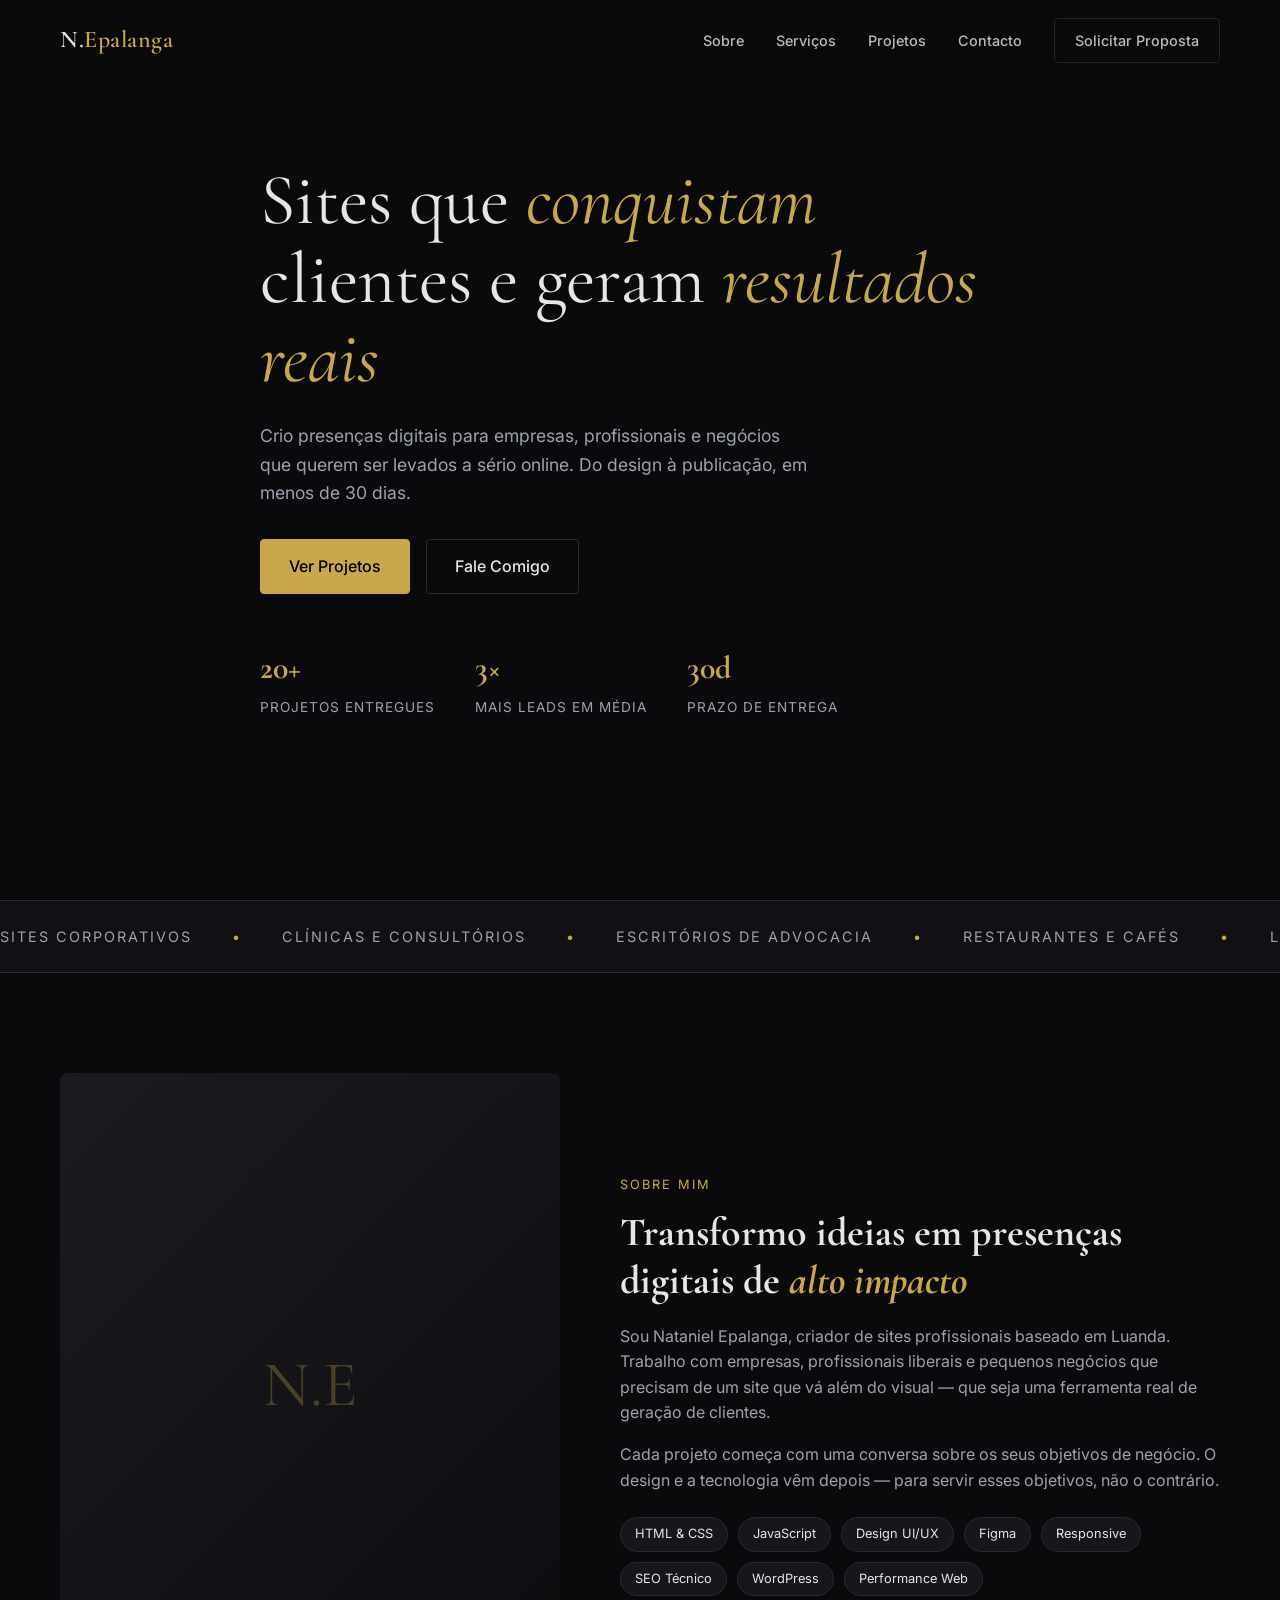
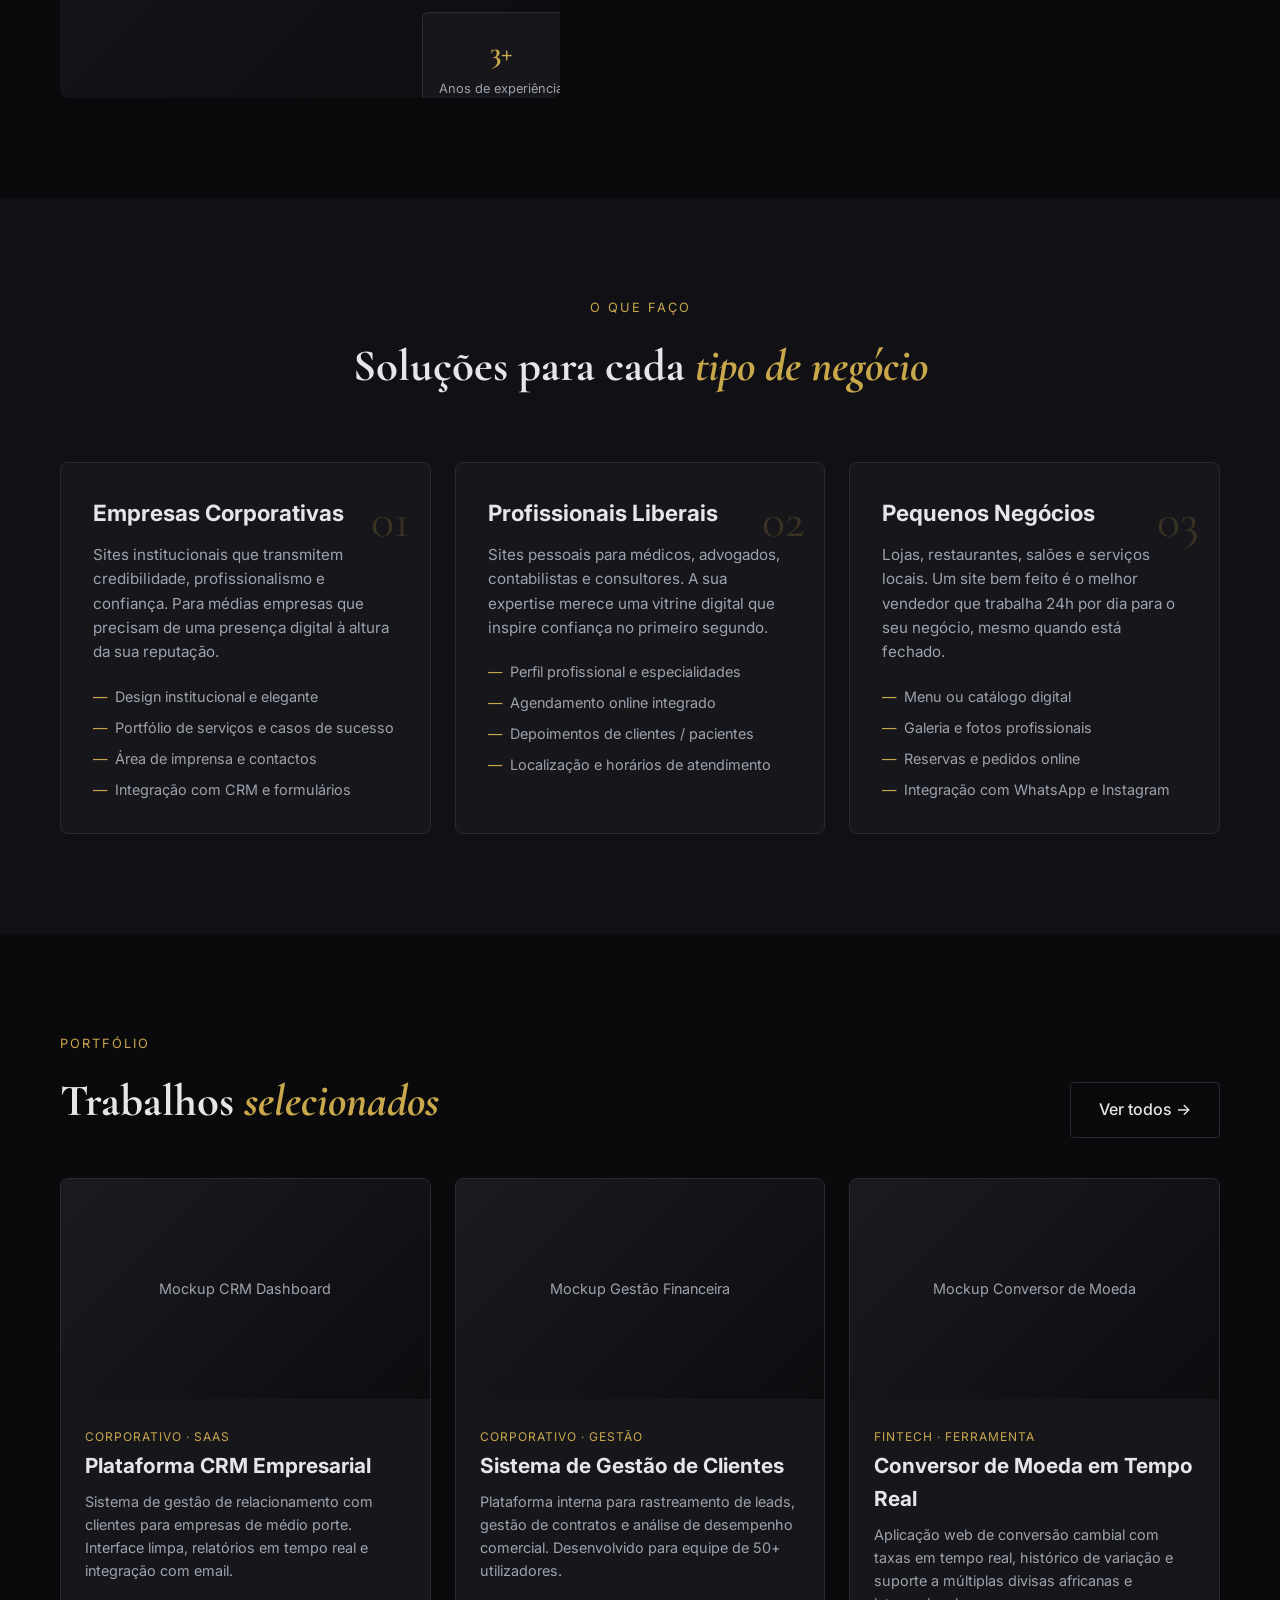
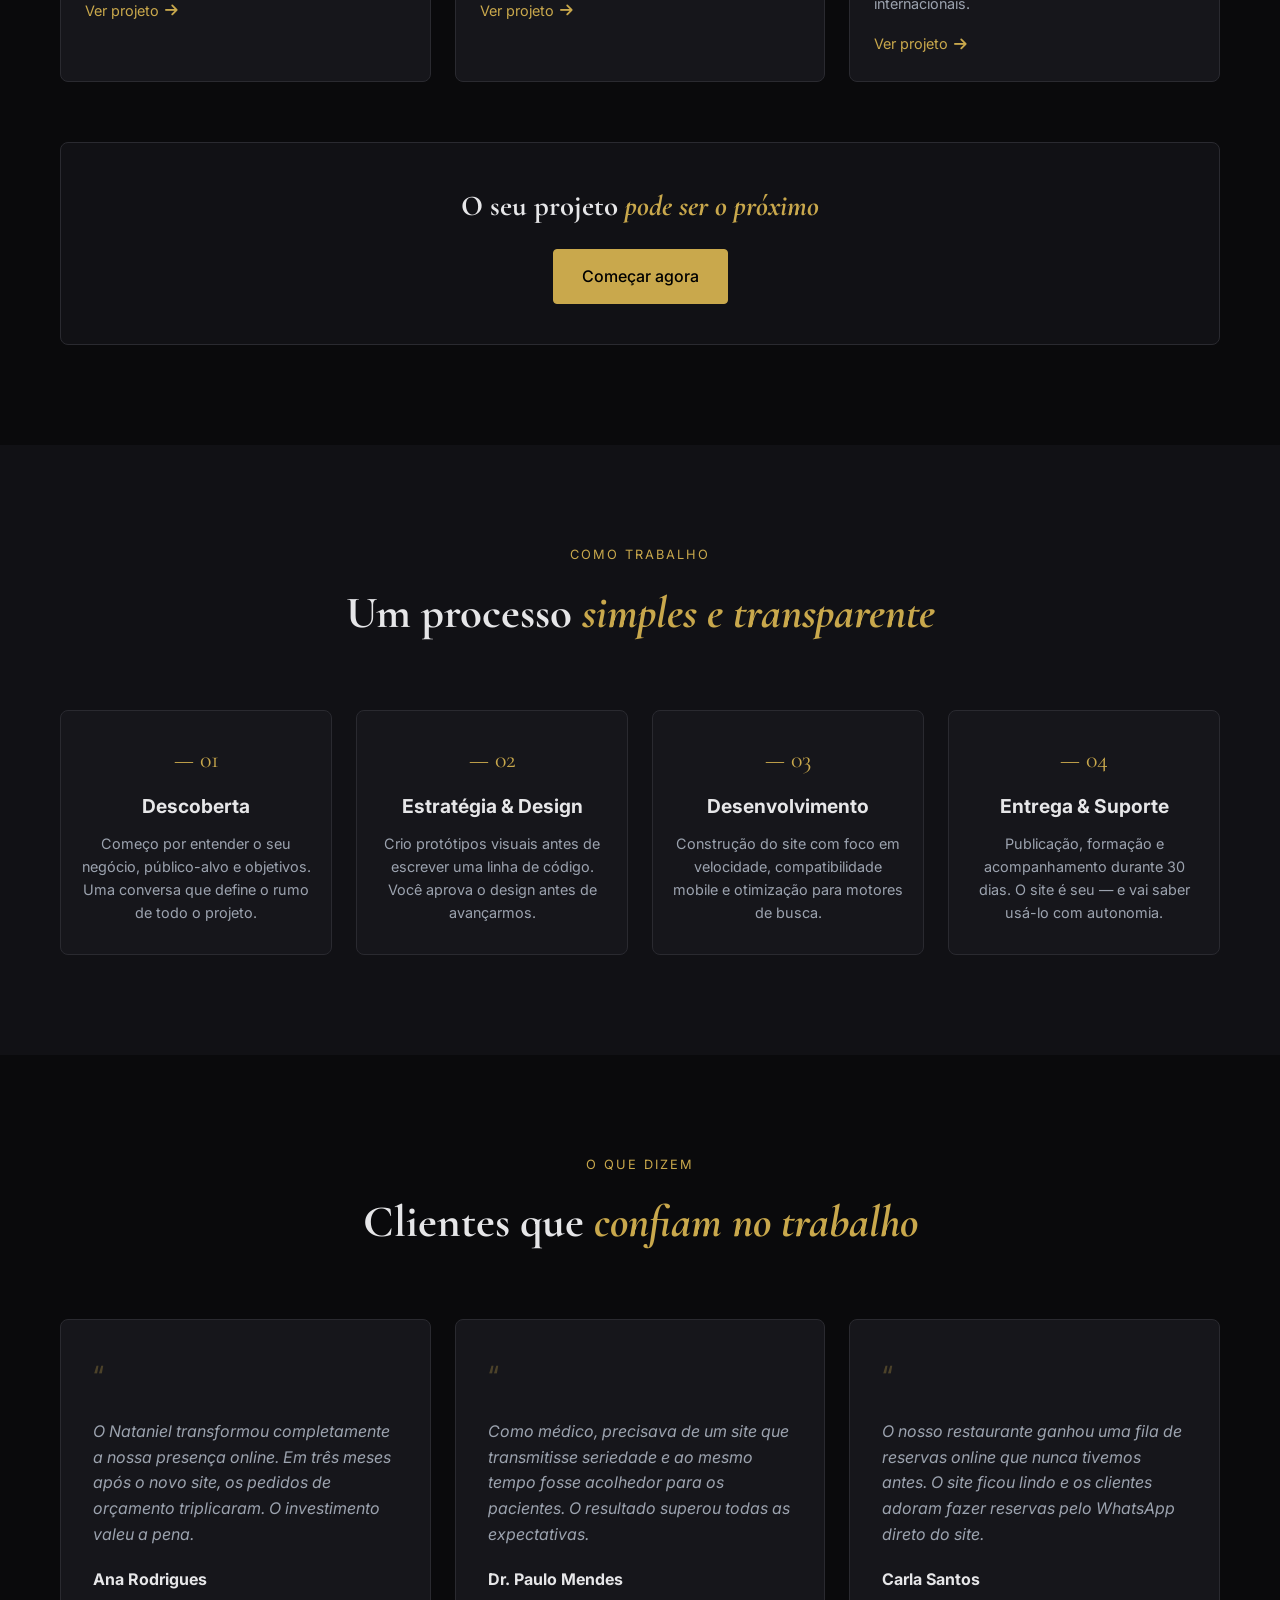
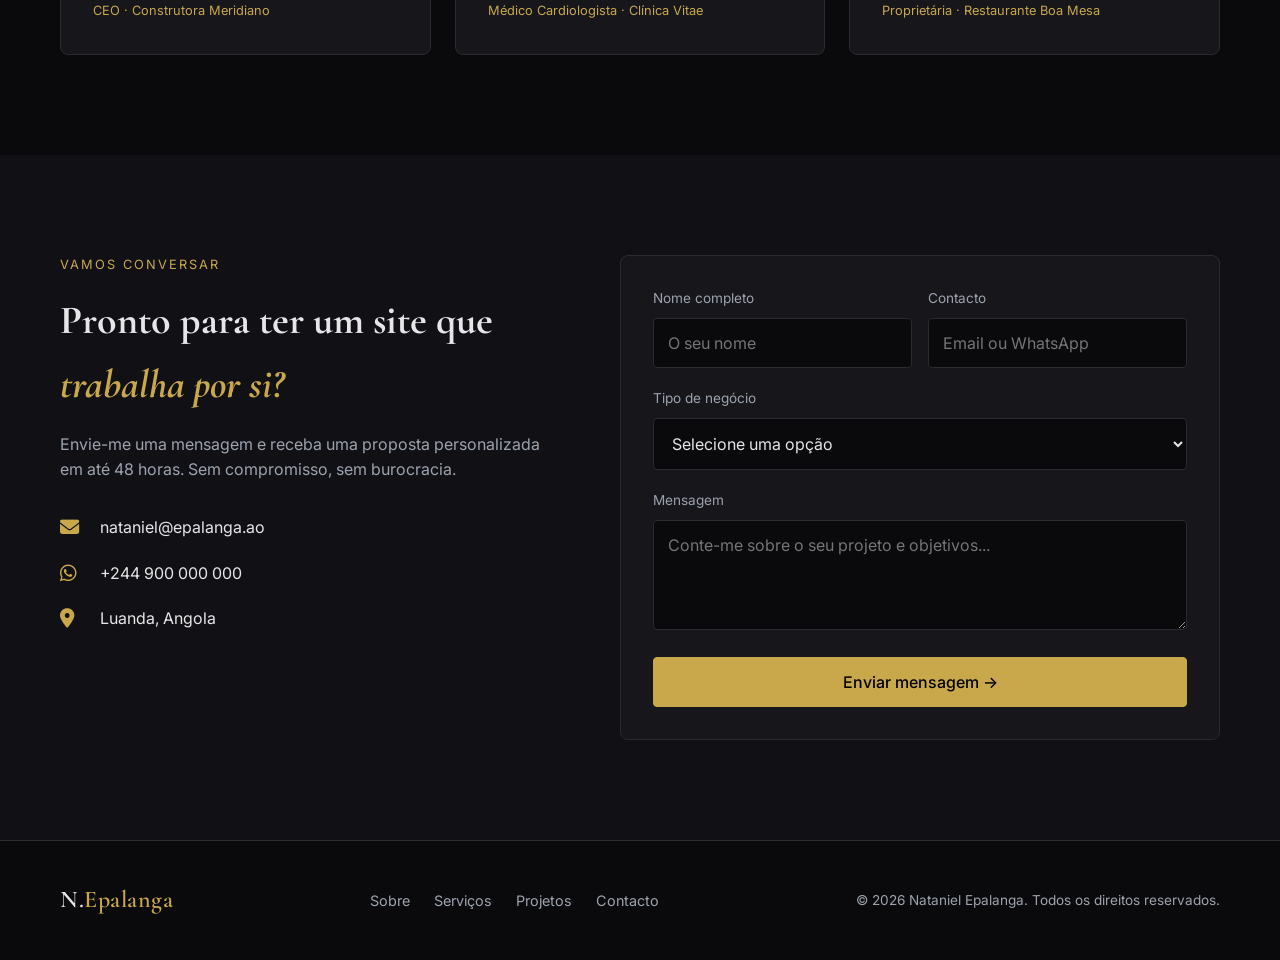
==== index.html @ 770cfa65 "index2" ====
<!DOCTYPE html>
<html lang="pt-AO">
<head>
  <meta charset="UTF-8">
  <meta name="viewport" content="width=device-width, initial-scale=1.0">
  <meta name="description" content="Nataniel Epalanga — Criador de sites profissionais em Luanda, Angola. Design, desenvolvimento e resultados reais para empresas e negócios.">
  <title>Nataniel Epalanga — Criador de Sites Profissionais</title>
  
  <!-- Fontes & Ícones -->
  <link rel="preconnect" href="https://fonts.googleapis.com">
  <link rel="preconnect" href="https://fonts.gstatic.com" crossorigin>
  <link href="https://fonts.googleapis.com/css2?family=Cormorant+Garamond:ital,wght@0,400;0,600;1,400&family=Inter:wght@300;400;500;600&display=swap" rel="stylesheet">
  <link rel="stylesheet" href="https://cdnjs.cloudflare.com/ajax/libs/font-awesome/6.4.0/css/all.min.css">

  <style>
    /* ================= VARIÁVEIS & RESET ================= */
    :root {
      --bg-primary: #0a0a0c;
      --bg-secondary: #111115;
      --bg-card: #16161b;
      --text-primary: #e6e6e8;
      --text-secondary: #9ca3af;
      --gold: #c9a84c;
      --gold-light: #e2c97e;
      --border: #2a2a30;
      --font-heading: 'Cormorant Garamond', serif;
      --font-body: 'Inter', sans-serif;
      --transition: all 0.3s cubic-bezier(0.4, 0, 0.2, 1);
    }

    *, *::before, *::after { margin: 0; padding: 0; box-sizing: border-box; }
    html { scroll-behavior: smooth; font-size: 16px; }
    body {
      background: var(--bg-primary);
      color: var(--text-primary);
      font-family: var(--font-body);
      line-height: 1.6;
      overflow-x: hidden;
    }
    a { text-decoration: none; color: inherit; transition: var(--transition); }
    ul { list-style: none; }
    img { max-width: 100%; display: block; }
    button, input, textarea, select { font-family: inherit; font-size: inherit; }

    /* ================= UTILITÁRIOS ================= */
    .container { max-width: 1200px; margin: 0 auto; padding: 0 20px; }
    .section-padding { padding: 100px 0; }
    .text-gold { color: var(--gold); font-style: italic; }
    .btn {
      display: inline-flex; align-items: center; gap: 8px;
      padding: 14px 28px; border-radius: 4px; font-weight: 500; cursor: pointer;
      transition: var(--transition); border: 1px solid transparent;
    }
    .btn-primary { background: var(--gold); color: #000; border-color: var(--gold); }
    .btn-primary:hover { background: var(--gold-light); transform: translateY(-2px); }
    .btn-outline { background: transparent; color: var(--text-primary); border-color: var(--border); }
    .btn-outline:hover { border-color: var(--gold); color: var(--gold); }

    /* ================= NAVBAR ================= */
    .navbar {
      position: fixed; top: 0; left: 0; width: 100%; z-index: 1000;
      padding: 18px 0; background: rgba(10, 10, 12, 0.85);
      backdrop-filter: blur(12px); border-bottom: 1px solid transparent;
      transition: var(--transition);
    }
    .navbar.scrolled { border-bottom-color: var(--border); padding: 12px 0; }
    .nav-container { display: flex; justify-content: space-between; align-items: center; }
    .logo { font-family: var(--font-heading); font-size: 1.5rem; font-weight: 600; letter-spacing: 0.5px; }
    .logo span { color: var(--gold); }
    .nav-links { display: flex; gap: 32px; align-items: center; }
    .nav-links a { font-size: 0.9rem; font-weight: 500; opacity: 0.8; }
    .nav-links a:hover { opacity: 1; color: var(--gold); }
    .nav-cta { padding: 10px 20px; font-size: 0.85rem; }
    .hamburger { display: none; flex-direction: column; gap: 5px; cursor: pointer; }
    .hamburger span { width: 24px; height: 2px; background: var(--text-primary); transition: var(--transition); }

    /* ================= HERO ================= */
    .hero { min-height: 100vh; display: flex; align-items: center; padding-top: 80px; }
    .hero-content { max-width: 800px; }
    .hero h1 {
      font-family: var(--font-heading); font-size: clamp(2.8rem, 6vw, 4.5rem);
      line-height: 1.1; margin-bottom: 24px; font-weight: 400;
    }
    .hero p { font-size: 1.1rem; color: var(--text-secondary); max-width: 550px; margin-bottom: 32px; }
    .hero-actions { display: flex; gap: 16px; flex-wrap: wrap; margin-bottom: 48px; }
    .metrics { display: flex; gap: 40px; flex-wrap: wrap; }
    .metric-item strong { display: block; font-family: var(--font-heading); font-size: 2rem; color: var(--gold); }
    .metric-item span { font-size: 0.85rem; color: var(--text-secondary); text-transform: uppercase; letter-spacing: 1px; }

    /* ================= MARQUEE ================= */
    .marquee-wrapper {
      overflow: hidden; padding: 24px 0; border-top: 1px solid var(--border); border-bottom: 1px solid var(--border);
      background: var(--bg-secondary);
    }
    .marquee-content {
      display: flex; gap: 40px; animation: scroll 30s linear infinite; width: max-content;
    }
    .marquee-item { font-size: 0.9rem; text-transform: uppercase; letter-spacing: 2px; color: var(--text-secondary); white-space: nowrap; }
    .marquee-item::after { content: "•"; margin-left: 40px; color: var(--gold); }
    @keyframes scroll { to { transform: translateX(-50%); } }

    /* ================= SOBRE ================= */
    .about-grid { display: grid; grid-template-columns: 1fr 1.2fr; gap: 60px; align-items: center; }
    .about-img {
      position: relative; aspect-ratio: 4/5; background: linear-gradient(135deg, #1a1a20, #0d0d10);
      border-radius: 8px; overflow: hidden; display: flex; align-items: center; justify-content: center;
    }
    .about-img::before { content: "N.E"; font-family: var(--font-heading); font-size: 4rem; color: var(--gold); opacity: 0.3; }
    .experience-badge {
      position: absolute; bottom: -20px; right: -20px; background: var(--bg-card);
      border: 1px solid var(--border); padding: 16px; border-radius: 6px; text-align: center;
    }
    .experience-badge strong { display: block; font-family: var(--font-heading); font-size: 1.8rem; color: var(--gold); }
    .experience-badge span { font-size: 0.8rem; color: var(--text-secondary); }
    .section-label { font-size: 0.8rem; text-transform: uppercase; letter-spacing: 2px; color: var(--gold); margin-bottom: 12px; display: block; }
    .about-text h2 { font-family: var(--font-heading); font-size: 2.5rem; margin-bottom: 20px; line-height: 1.2; }
    .about-text p { color: var(--text-secondary); margin-bottom: 16px; }
    .skills { display: flex; flex-wrap: wrap; gap: 10px; margin-top: 24px; }
    .skill-tag { padding: 6px 14px; background: var(--bg-card); border: 1px solid var(--border); border-radius: 20px; font-size: 0.8rem; }

    /* ================= SERVIÇOS ================= */
    .services-header { text-align: center; margin-bottom: 60px; }
    .services-header h2 { font-family: var(--font-heading); font-size: 2.8rem; margin-top: 8px; }
    .services-grid { display: grid; grid-template-columns: repeat(auto-fit, minmax(300px, 1fr)); gap: 24px; }
    .service-card {
      background: var(--bg-card); border: 1px solid var(--border); padding: 32px; border-radius: 8px;
      position: relative; transition: var(--transition);
    }
    .service-card:hover { border-color: var(--gold); transform: translateY(-4px); }
    .service-num { font-family: var(--font-heading); font-size: 3rem; color: var(--gold); opacity: 0.2; position: absolute; top: 20px; right: 20px; }
    .service-card h3 { font-size: 1.4rem; margin-bottom: 12px; }
    .service-card p { color: var(--text-secondary); font-size: 0.95rem; margin-bottom: 20px; }
    .service-list { display: flex; flex-direction: column; gap: 8px; }
    .service-list li { display: flex; align-items: center; gap: 8px; font-size: 0.9rem; color: var(--text-secondary); }
    .service-list li::before { content: "—"; color: var(--gold); }

    /* ================= PORTFÓLIO ================= */
    .portfolio-header { display: flex; justify-content: space-between; align-items: flex-end; margin-bottom: 40px; flex-wrap: wrap; gap: 20px; }
    .portfolio-header h2 { font-family: var(--font-heading); font-size: 2.8rem; }
    .portfolio-grid { display: grid; grid-template-columns: repeat(auto-fit, minmax(350px, 1fr)); gap: 24px; }
    .project-card { background: var(--bg-card); border: 1px solid var(--border); border-radius: 8px; overflow: hidden; transition: var(--transition); }
    .project-card:hover { border-color: var(--gold); }
    .project-thumb { height: 220px; background: linear-gradient(135deg, #1a1a20, #0d0d10); display: flex; align-items: center; justify-content: center; color: var(--text-secondary); font-size: 0.9rem; }
    .project-info { padding: 24px; }
    .project-tag { font-size: 0.75rem; text-transform: uppercase; letter-spacing: 1px; color: var(--gold); margin-bottom: 8px; }
    .project-info h3 { font-size: 1.3rem; margin-bottom: 8px; }
    .project-info p { font-size: 0.9rem; color: var(--text-secondary); margin-bottom: 16px; }
    .project-link { font-size: 0.9rem; color: var(--gold); display: inline-flex; align-items: center; gap: 6px; }
    .project-link:hover { gap: 10px; }
    .portfolio-cta { text-align: center; margin-top: 60px; padding: 40px; background: var(--bg-secondary); border: 1px solid var(--border); border-radius: 8px; }
    .portfolio-cta h3 { font-family: var(--font-heading); font-size: 1.8rem; margin-bottom: 20px; }

    /* ================= PROCESSO ================= */
    .process-header { text-align: center; margin-bottom: 60px; }
    .process-header h2 { font-family: var(--font-heading); font-size: 2.8rem; }
    .process-grid { display: grid; grid-template-columns: repeat(auto-fit, minmax(220px, 1fr)); gap: 24px; }
    .process-step { text-align: center; padding: 30px 20px; border: 1px solid var(--border); border-radius: 8px; background: var(--bg-card); }
    .step-num { font-family: var(--font-heading); font-size: 1.5rem; color: var(--gold); margin-bottom: 12px; }
    .process-step h3 { font-size: 1.2rem; margin-bottom: 10px; }
    .process-step p { font-size: 0.9rem; color: var(--text-secondary); }

    /* ================= DEPOIMENTOS ================= */
    .testimonials-header { text-align: center; margin-bottom: 60px; }
    .testimonials-header h2 { font-family: var(--font-heading); font-size: 2.8rem; }
    .testimonials-grid { display: grid; grid-template-columns: repeat(auto-fit, minmax(300px, 1fr)); gap: 24px; }
    .testimonial-card { background: var(--bg-card); border: 1px solid var(--border); padding: 32px; border-radius: 8px; position: relative; }
    .quote-icon { font-size: 2rem; color: var(--gold); opacity: 0.3; margin-bottom: 16px; }
    .testimonial-card p { font-size: 1rem; color: var(--text-secondary); margin-bottom: 20px; font-style: italic; }
    .client-info h4 { font-size: 1rem; margin-bottom: 4px; }
    .client-info span { font-size: 0.8rem; color: var(--gold); }

    /* ================= CONTACTO ================= */
    .contact-grid { display: grid; grid-template-columns: 1fr 1.2fr; gap: 60px; align-items: start; }
    .contact-info h2 { font-family: var(--font-heading); font-size: 2.5rem; margin-bottom: 16px; }
    .contact-info > p { color: var(--text-secondary); margin-bottom: 32px; }
    .info-item { display: flex; align-items: center; gap: 16px; margin-bottom: 20px; }
    .info-item i { color: var(--gold); font-size: 1.2rem; width: 24px; }
    .info-item a:hover { color: var(--gold); }
    .contact-form { background: var(--bg-card); border: 1px solid var(--border); padding: 32px; border-radius: 8px; }
    .form-group { margin-bottom: 20px; }
    .form-group label { display: block; font-size: 0.85rem; margin-bottom: 8px; color: var(--text-secondary); }
    .form-control {
      width: 100%; padding: 14px; background: var(--bg-primary); border: 1px solid var(--border);
      border-radius: 4px; color: var(--text-primary); transition: var(--transition);
    }
    .form-control:focus { outline: none; border-color: var(--gold); }
    .form-row { display: grid; grid-template-columns: 1fr 1fr; gap: 16px; }
    .btn-submit { width: 100%; justify-content: center; }
    .form-success { display: none; text-align: center; padding: 20px; color: var(--gold); margin-top: 16px; }

    /* ================= FOOTER ================= */
    footer { padding: 40px 0; border-top: 1px solid var(--border); background: var(--bg-primary); }
    .footer-content { display: flex; justify-content: space-between; align-items: center; flex-wrap: wrap; gap: 20px; }
    .footer-links { display: flex; gap: 24px; }
    .footer-links a { font-size: 0.9rem; color: var(--text-secondary); }
    .footer-links a:hover { color: var(--gold); }
    .copyright { font-size: 0.85rem; color: var(--text-secondary); }

    /* ================= RESPONSIVO ================= */
    @media (max-width: 768px) {
      .nav-links {
        position: fixed; top: 0; right: -100%; width: 80%; max-width: 300px; height: 100vh;
        background: var(--bg-secondary); flex-direction: column; justify-content: center;
        padding: 40px; transition: var(--transition); border-left: 1px solid var(--border);
      }
      .nav-links.active { right: 0; }
      .hamburger { display: flex; z-index: 1100; }
      .hamburger.active span:nth-child(1) { transform: rotate(45deg) translate(5px, 5px); }
      .hamburger.active span:nth-child(2) { opacity: 0; }
      .hamburger.active span:nth-child(3) { transform: rotate(-45deg) translate(5px, -5px); }
      .about-grid, .contact-grid { grid-template-columns: 1fr; }
      .form-row { grid-template-columns: 1fr; }
      .metrics { gap: 24px; }
      .section-padding { padding: 70px 0; }
    }

    /* ================= ANIMAÇÕES ================= */
    .fade-in { opacity: 0; transform: translateY(20px); transition: opacity 0.6s ease, transform 0.6s ease; }
    .fade-in.visible { opacity: 1; transform: translateY(0); }
  </style>
</head>
<body>

  <!-- NAVBAR -->
  <nav class="navbar" id="navbar">
    <div class="container nav-container">
      <a href="#" class="logo">N.<span>Epalanga</span></a>
      <div class="nav-links" id="navLinks">
        <a href="#sobre">Sobre</a>
        <a href="#servicos">Serviços</a>
        <a href="#projetos">Projetos</a>
        <a href="#contato">Contacto</a>
        <a href="#contato" class="btn btn-outline nav-cta">Solicitar Proposta</a>
      </div>
      <div class="hamburger" id="hamburger" aria-label="Menu" role="button" tabindex="0">
        <span></span><span></span><span></span>
      </div>
    </div>
  </nav>

  <main>
    <!-- HERO -->
    <section class="hero section-padding">
      <div class="container hero-content fade-in">
        <h1>Sites que <span class="text-gold">conquistam</span> clientes e geram <span class="text-gold">resultados reais</span></h1>
        <p>Crio presenças digitais para empresas, profissionais e negócios que querem ser levados a sério online. Do design à publicação, em menos de 30 dias.</p>
        <div class="hero-actions">
          <a href="#projetos" class="btn btn-primary">Ver Projetos</a>
          <a href="#contato" class="btn btn-outline">Fale Comigo</a>
        </div>
        <div class="metrics">
          <div class="metric-item"><strong>20+</strong><span>Projetos entregues</span></div>
          <div class="metric-item"><strong>3×</strong><span>Mais leads em média</span></div>
          <div class="metric-item"><strong>30d</strong><span>Prazo de entrega</span></div>
        </div>
      </div>
    </section>

    <!-- MARQUEE -->
    <div class="marquee-wrapper fade-in">
      <div class="marquee-content">
        <span class="marquee-item">Sites Corporativos</span>
        <span class="marquee-item">Clínicas e Consultórios</span>
        <span class="marquee-item">Escritórios de Advocacia</span>
        <span class="marquee-item">Restaurantes e Cafés</span>
        <span class="marquee-item">Lojas Online</span>
        <span class="marquee-item">Landing Pages</span>
        <span class="marquee-item">SEO e Performance</span>
        <!-- Duplicado para loop contínuo -->
        <span class="marquee-item">Sites Corporativos</span>
        <span class="marquee-item">Clínicas e Consultórios</span>
        <span class="marquee-item">Escritórios de Advocacia</span>
        <span class="marquee-item">Restaurantes e Cafés</span>
        <span class="marquee-item">Lojas Online</span>
        <span class="marquee-item">Landing Pages</span>
        <span class="marquee-item">SEO e Performance</span>
      </div>
    </div>

    <!-- SOBRE -->
    <section id="sobre" class="section-padding">
      <div class="container about-grid">
        <div class="about-img fade-in">
          <div class="experience-badge">
            <strong>3+</strong>
            <span>Anos de experiência</span>
          </div>
        </div>
        <div class="about-text fade-in">
          <span class="section-label">Sobre mim</span>
          <h2>Transformo ideias em presenças digitais de <span class="text-gold">alto impacto</span></h2>
          <p>Sou Nataniel Epalanga, criador de sites profissionais baseado em Luanda. Trabalho com empresas, profissionais liberais e pequenos negócios que precisam de um site que vá além do visual — que seja uma ferramenta real de geração de clientes.</p>
          <p>Cada projeto começa com uma conversa sobre os seus objetivos de negócio. O design e a tecnologia vêm depois — para servir esses objetivos, não o contrário.</p>
          <div class="skills">
            <span class="skill-tag">HTML & CSS</span>
            <span class="skill-tag">JavaScript</span>
            <span class="skill-tag">Design UI/UX</span>
            <span class="skill-tag">Figma</span>
            <span class="skill-tag">Responsive</span>
            <span class="skill-tag">SEO Técnico</span>
            <span class="skill-tag">WordPress</span>
            <span class="skill-tag">Performance Web</span>
          </div>
        </div>
      </div>
    </section>

    <!-- SERVIÇOS -->
    <section id="servicos" class="section-padding" style="background: var(--bg-secondary);">
      <div class="container">
        <div class="services-header fade-in">
          <span class="section-label">O que faço</span>
          <h2>Soluções para cada <span class="text-gold">tipo de negócio</span></h2>
        </div>
        <div class="services-grid">
          <div class="service-card fade-in">
            <span class="service-num">01</span>
            <h3>Empresas Corporativas</h3>
            <p>Sites institucionais que transmitem credibilidade, profissionalismo e confiança. Para médias empresas que precisam de uma presença digital à altura da sua reputação.</p>
            <ul class="service-list">
              <li>Design institucional e elegante</li>
              <li>Portfólio de serviços e casos de sucesso</li>
              <li>Área de imprensa e contactos</li>
              <li>Integração com CRM e formulários</li>
            </ul>
          </div>
          <div class="service-card fade-in">
            <span class="service-num">02</span>
            <h3>Profissionais Liberais</h3>
            <p>Sites pessoais para médicos, advogados, contabilistas e consultores. A sua expertise merece uma vitrine digital que inspire confiança no primeiro segundo.</p>
            <ul class="service-list">
              <li>Perfil profissional e especialidades</li>
              <li>Agendamento online integrado</li>
              <li>Depoimentos de clientes / pacientes</li>
              <li>Localização e horários de atendimento</li>
            </ul>
          </div>
          <div class="service-card fade-in">
            <span class="service-num">03</span>
            <h3>Pequenos Negócios</h3>
            <p>Lojas, restaurantes, salões e serviços locais. Um site bem feito é o melhor vendedor que trabalha 24h por dia para o seu negócio, mesmo quando está fechado.</p>
            <ul class="service-list">
              <li>Menu ou catálogo digital</li>
              <li>Galeria e fotos profissionais</li>
              <li>Reservas e pedidos online</li>
              <li>Integração com WhatsApp e Instagram</li>
            </ul>
          </div>
        </div>
      </div>
    </section>

    <!-- PORTFÓLIO -->
    <section id="projetos" class="section-padding">
      <div class="container">
        <div class="portfolio-header fade-in">
          <div>
            <span class="section-label">Portfólio</span>
            <h2>Trabalhos <span class="text-gold">selecionados</span></h2>
          </div>
          <a href="#" class="btn btn-outline">Ver todos →</a>
        </div>
        <div class="portfolio-grid">
          <div class="project-card fade-in">
            <div class="project-thumb">Mockup CRM Dashboard</div>
            <div class="project-info">
              <span class="project-tag">Corporativo · SaaS</span>
              <h3>Plataforma CRM Empresarial</h3>
              <p>Sistema de gestão de relacionamento com clientes para empresas de médio porte. Interface limpa, relatórios em tempo real e integração com email.</p>
              <a href="#" class="project-link">Ver projeto <i class="fas fa-arrow-right"></i></a>
            </div>
          </div>
          <div class="project-card fade-in">
            <div class="project-thumb">Mockup Gestão Financeira</div>
            <div class="project-info">
              <span class="project-tag">Corporativo · Gestão</span>
              <h3>Sistema de Gestão de Clientes</h3>
              <p>Plataforma interna para rastreamento de leads, gestão de contratos e análise de desempenho comercial. Desenvolvido para equipe de 50+ utilizadores.</p>
              <a href="#" class="project-link">Ver projeto <i class="fas fa-arrow-right"></i></a>
            </div>
          </div>
          <div class="project-card fade-in">
            <div class="project-thumb">Mockup Conversor de Moeda</div>
            <div class="project-info">
              <span class="project-tag">Fintech · Ferramenta</span>
              <h3>Conversor de Moeda em Tempo Real</h3>
              <p>Aplicação web de conversão cambial com taxas em tempo real, histórico de variação e suporte a múltiplas divisas africanas e internacionais.</p>
              <a href="#" class="project-link">Ver projeto <i class="fas fa-arrow-right"></i></a>
            </div>
          </div>
        </div>
        <div class="portfolio-cta fade-in">
          <h3>O seu projeto <span class="text-gold">pode ser o próximo</span></h3>
          <a href="#contato" class="btn btn-primary">Começar agora</a>
        </div>
      </div>
    </section>

    <!-- PROCESSO -->
    <section id="processo" class="section-padding" style="background: var(--bg-secondary);">
      <div class="container">
        <div class="process-header fade-in">
          <span class="section-label">Como trabalho</span>
          <h2>Um processo <span class="text-gold">simples e transparente</span></h2>
        </div>
        <div class="process-grid">
          <div class="process-step fade-in">
            <div class="step-num">— 01</div>
            <h3>Descoberta</h3>
            <p>Começo por entender o seu negócio, público-alvo e objetivos. Uma conversa que define o rumo de todo o projeto.</p>
          </div>
          <div class="process-step fade-in">
            <div class="step-num">— 02</div>
            <h3>Estratégia & Design</h3>
            <p>Crio protótipos visuais antes de escrever uma linha de código. Você aprova o design antes de avançarmos.</p>
          </div>
          <div class="process-step fade-in">
            <div class="step-num">— 03</div>
            <h3>Desenvolvimento</h3>
            <p>Construção do site com foco em velocidade, compatibilidade mobile e otimização para motores de busca.</p>
          </div>
          <div class="process-step fade-in">
            <div class="step-num">— 04</div>
            <h3>Entrega & Suporte</h3>
            <p>Publicação, formação e acompanhamento durante 30 dias. O site é seu — e vai saber usá-lo com autonomia.</p>
          </div>
        </div>
      </div>
    </section>

    <!-- DEPOIMENTOS -->
    <section id="depoimentos" class="section-padding">
      <div class="container">
        <div class="testimonials-header fade-in">
          <span class="section-label">O que dizem</span>
          <h2>Clientes que <span class="text-gold">confiam no trabalho</span></h2>
        </div>
        <div class="testimonials-grid">
          <div class="testimonial-card fade-in">
            <div class="quote-icon">“</div>
            <p>O Nataniel transformou completamente a nossa presença online. Em três meses após o novo site, os pedidos de orçamento triplicaram. O investimento valeu a pena.</p>
            <div class="client-info">
              <h4>Ana Rodrigues</h4>
              <span>CEO · Construtora Meridiano</span>
            </div>
          </div>
          <div class="testimonial-card fade-in">
            <div class="quote-icon">“</div>
            <p>Como médico, precisava de um site que transmitisse seriedade e ao mesmo tempo fosse acolhedor para os pacientes. O resultado superou todas as expectativas.</p>
            <div class="client-info">
              <h4>Dr. Paulo Mendes</h4>
              <span>Médico Cardiologista · Clínica Vitae</span>
            </div>
          </div>
          <div class="testimonial-card fade-in">
            <div class="quote-icon">“</div>
            <p>O nosso restaurante ganhou uma fila de reservas online que nunca tivemos antes. O site ficou lindo e os clientes adoram fazer reservas pelo WhatsApp direto do site.</p>
            <div class="client-info">
              <h4>Carla Santos</h4>
              <span>Proprietária · Restaurante Boa Mesa</span>
            </div>
          </div>
        </div>
      </div>
    </section>

    <!-- CONTACTO -->
    <section id="contato" class="section-padding" style="background: var(--bg-secondary);">
      <div class="container contact-grid">
        <div class="contact-info fade-in">
          <span class="section-label">Vamos conversar</span>
          <h2>Pronto para ter um site que <span class="text-gold">trabalha por si?</span></h2>
          <p>Envie-me uma mensagem e receba uma proposta personalizada em até 48 horas. Sem compromisso, sem burocracia.</p>
          <div class="info-item">
            <i class="fas fa-envelope"></i>
            <a href="mailto:nataniel@epalanga.ao">nataniel@epalanga.ao</a>
          </div>
          <div class="info-item">
            <i class="fab fa-whatsapp"></i>
            <a href="https://wa.me/244900000000" target="_blank">+244 900 000 000</a>
          </div>
          <div class="info-item">
            <i class="fas fa-map-marker-alt"></i>
            <span>Luanda, Angola</span>
          </div>
        </div>
        <div class="contact-form fade-in">
          <form id="contactForm">
            <div class="form-row">
              <div class="form-group">
                <label for="nome">Nome completo</label>
                <input type="text" id="nome" name="nome" class="form-control" placeholder="O seu nome" required>
              </div>
              <div class="form-group">
                <label for="contacto">Contacto</label>
                <input type="text" id="contacto" name="contacto" class="form-control" placeholder="Email ou WhatsApp" required>
              </div>
            </div>
            <div class="form-group">
              <label for="tipo">Tipo de negócio</label>
              <select id="tipo" name="tipo" class="form-control" required>
                <option value="" disabled selected>Selecione uma opção</option>
                <option value="empresa">Empresa / Corporativo</option>
                <option value="liberal">Profissional Liberal</option>
                <option value="pequeno">Pequeno Negócio</option>
                <option value="outro">Outro</option>
              </select>
            </div>
            <div class="form-group">
              <label for="mensagem">Mensagem</label>
              <textarea id="mensagem" name="mensagem" class="form-control" rows="4" placeholder="Conte-me sobre o seu projeto e objetivos..." required></textarea>
            </div>
            <button type="submit" class="btn btn-primary btn-submit">Enviar mensagem →</button>
            <div class="form-success" id="formSuccess">✅ Mensagem enviada com sucesso! Entrarei em contacto em breve.</div>
          </form>
        </div>
      </div>
    </section>
  </main>

  <!-- FOOTER -->
  <footer>
    <div class="container footer-content">
      <a href="#" class="logo">N.<span>Epalanga</span></a>
      <div class="footer-links">
        <a href="#sobre">Sobre</a>
        <a href="#servicos">Serviços</a>
        <a href="#projetos">Projetos</a>
        <a href="#contato">Contacto</a>
      </div>
      <p class="copyright">© 2026 Nataniel Epalanga. Todos os direitos reservados.</p>
    </div>
  </footer>

  <script>
    // Menu Mobile
    const hamburger = document.getElementById('hamburger');
    const navLinks = document.getElementById('navLinks');
    
    hamburger.addEventListener('click', () => {
      navLinks.classList.toggle('active');
      hamburger.classList.toggle('active');
    });

    // Fechar menu ao clicar num link
    document.querySelectorAll('.nav-links a').forEach(link => {
      link.addEventListener('click', () => {
        navLinks.classList.remove('active');
        hamburger.classList.remove('active');
      });
    });

    // Navbar scroll effect
    window.addEventListener('scroll', () => {
      const navbar = document.getElementById('navbar');
      if (window.scrollY > 50) {
        navbar.classList.add('scrolled');
      } else {
        navbar.classList.remove('scrolled');
      }
    });

    // Scroll Reveal Animation
    const observerOptions = { threshold: 0.1, rootMargin: '0px 0px -50px 0px' };
    const observer = new IntersectionObserver((entries) => {
      entries.forEach(entry => {
        if (entry.isIntersecting) {
          entry.target.classList.add('visible');
          observer.unobserve(entry.target);
        }
      });
    }, observerOptions);

    document.querySelectorAll('.fade-in').forEach(el => observer.observe(el));

    // Form Submission Simulation
    document.getElementById('contactForm').addEventListener('submit', function(e) {
      e.preventDefault();
      const btn = this.querySelector('.btn-submit');
      const successMsg = document.getElementById('formSuccess');
      
      btn.textContent = 'A enviar...';
      btn.disabled = true;
      
      setTimeout(() => {
        this.reset();
        btn.innerHTML = 'Enviar mensagem →';
        btn.disabled = false;
        successMsg.style.display = 'block';
        
        setTimeout(() => {
          successMsg.style.display = 'none';
        }, 5000);
      }, 1500);
    });
  </script>
</body>
</html>
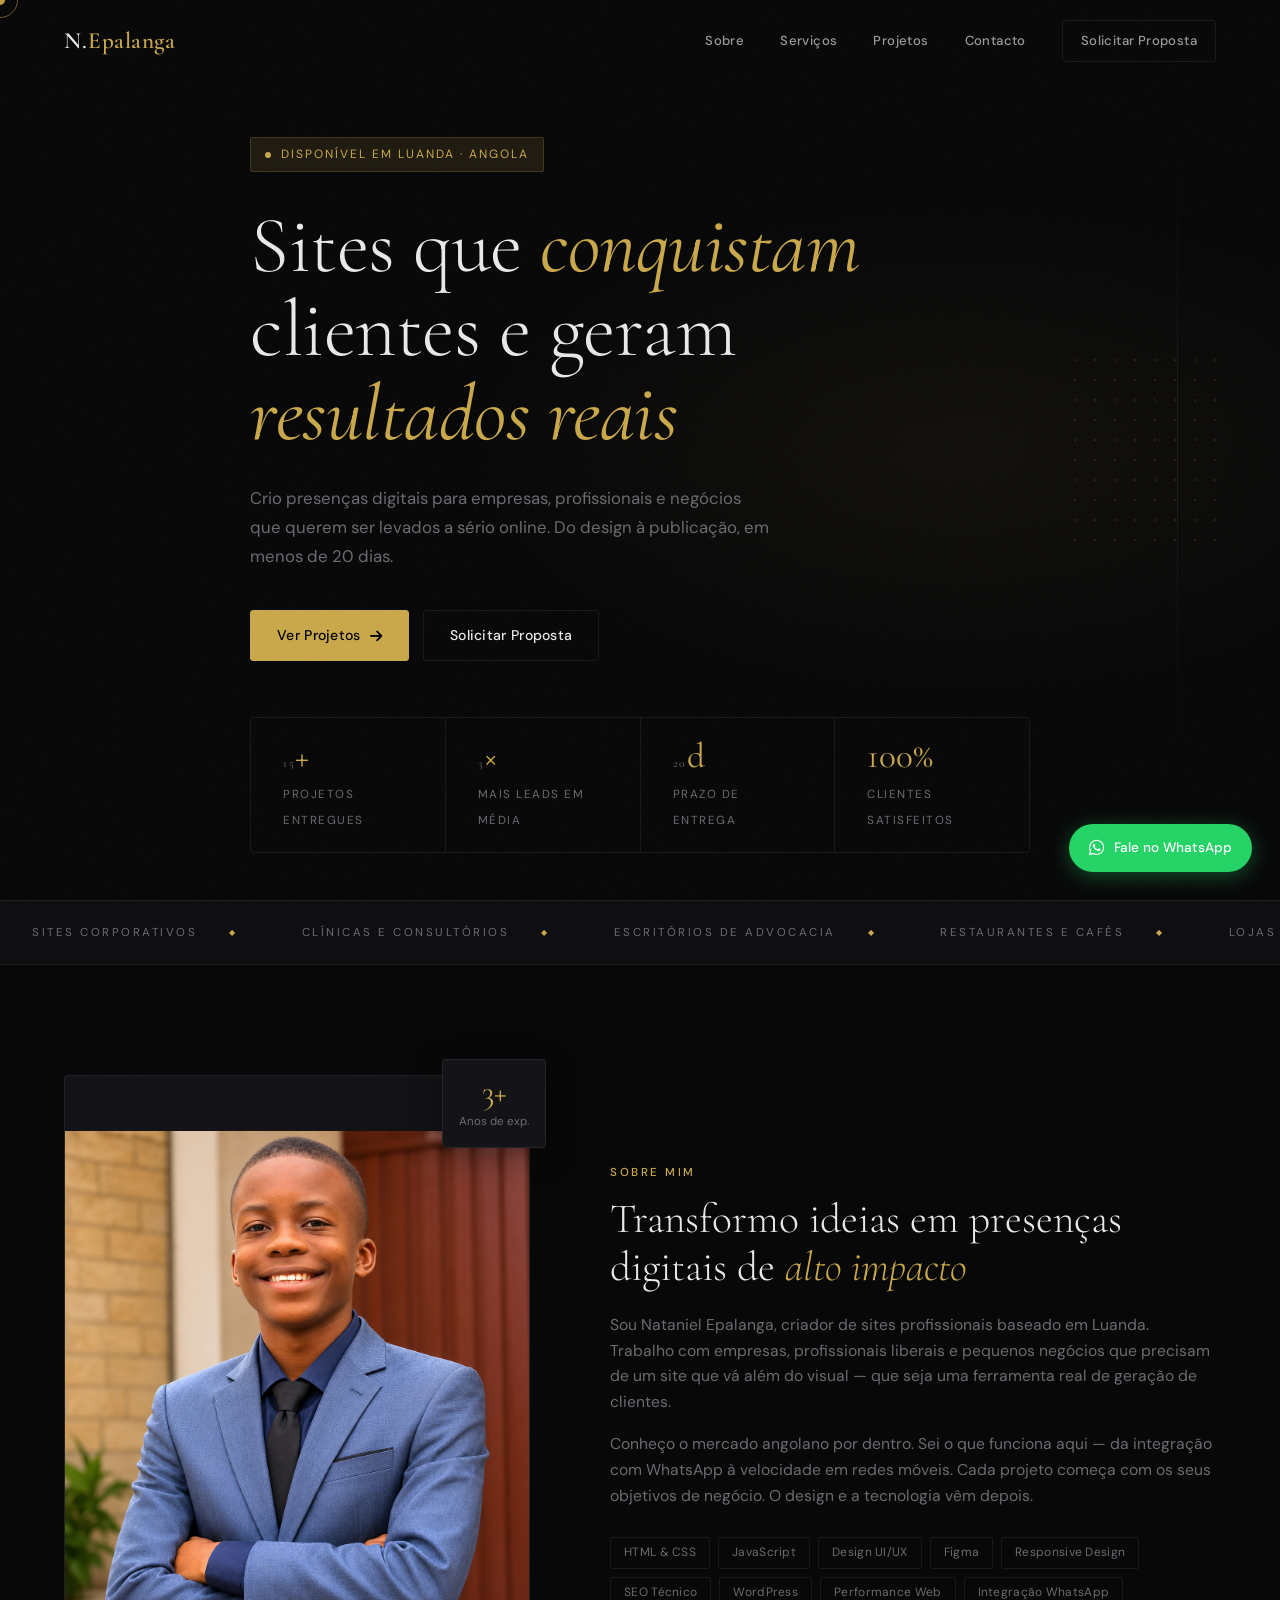
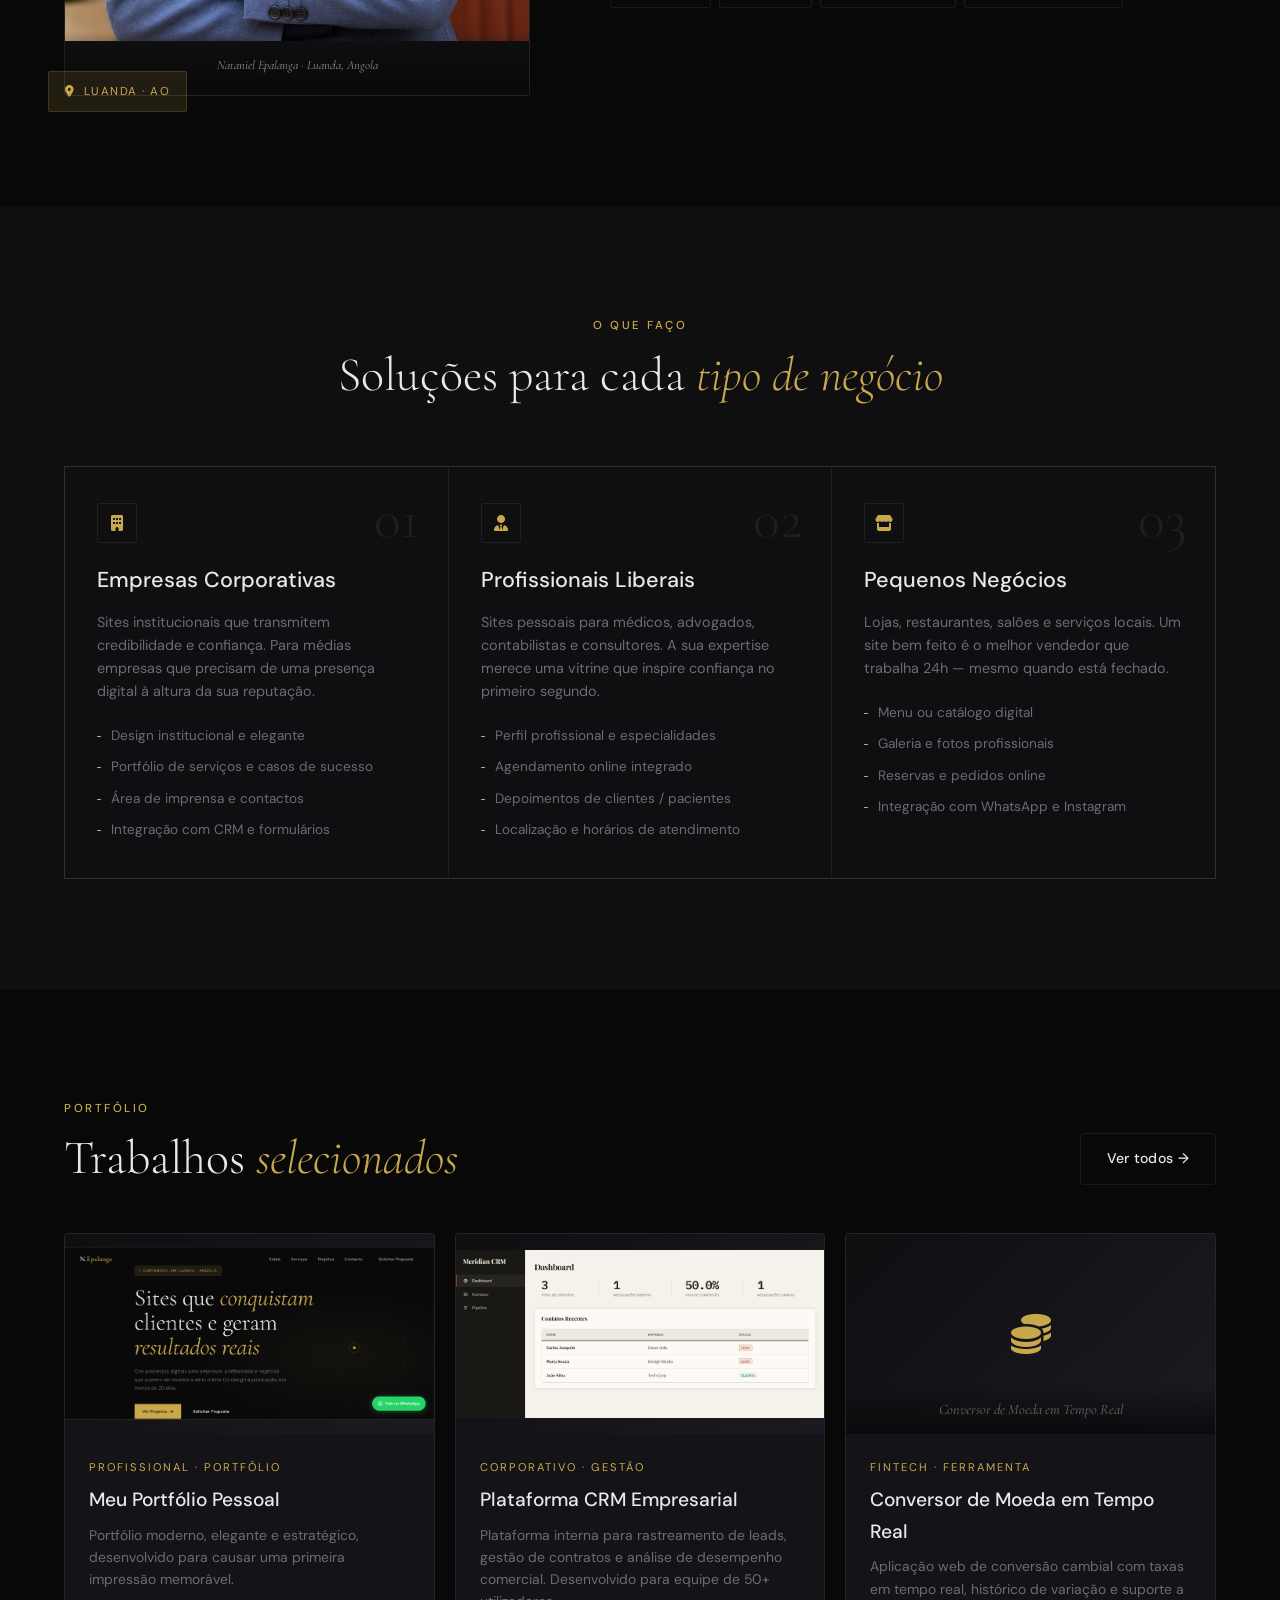
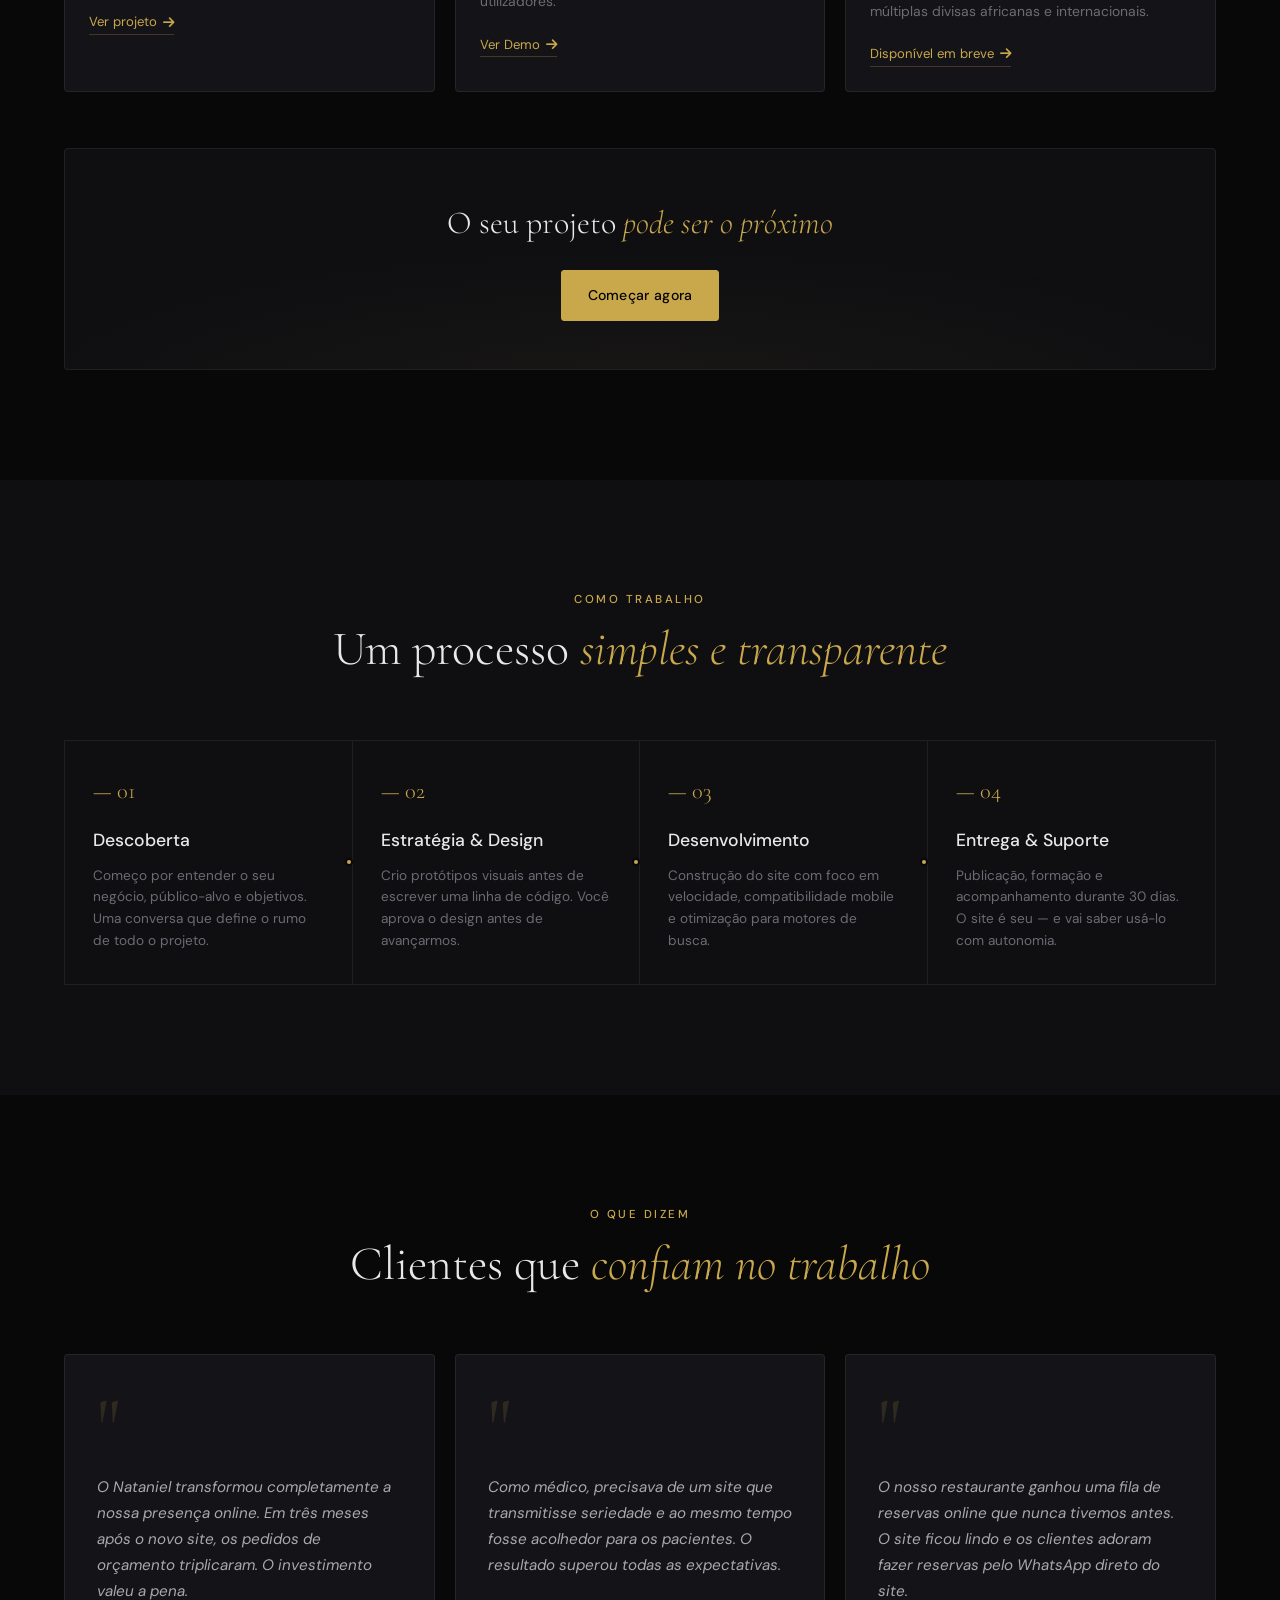
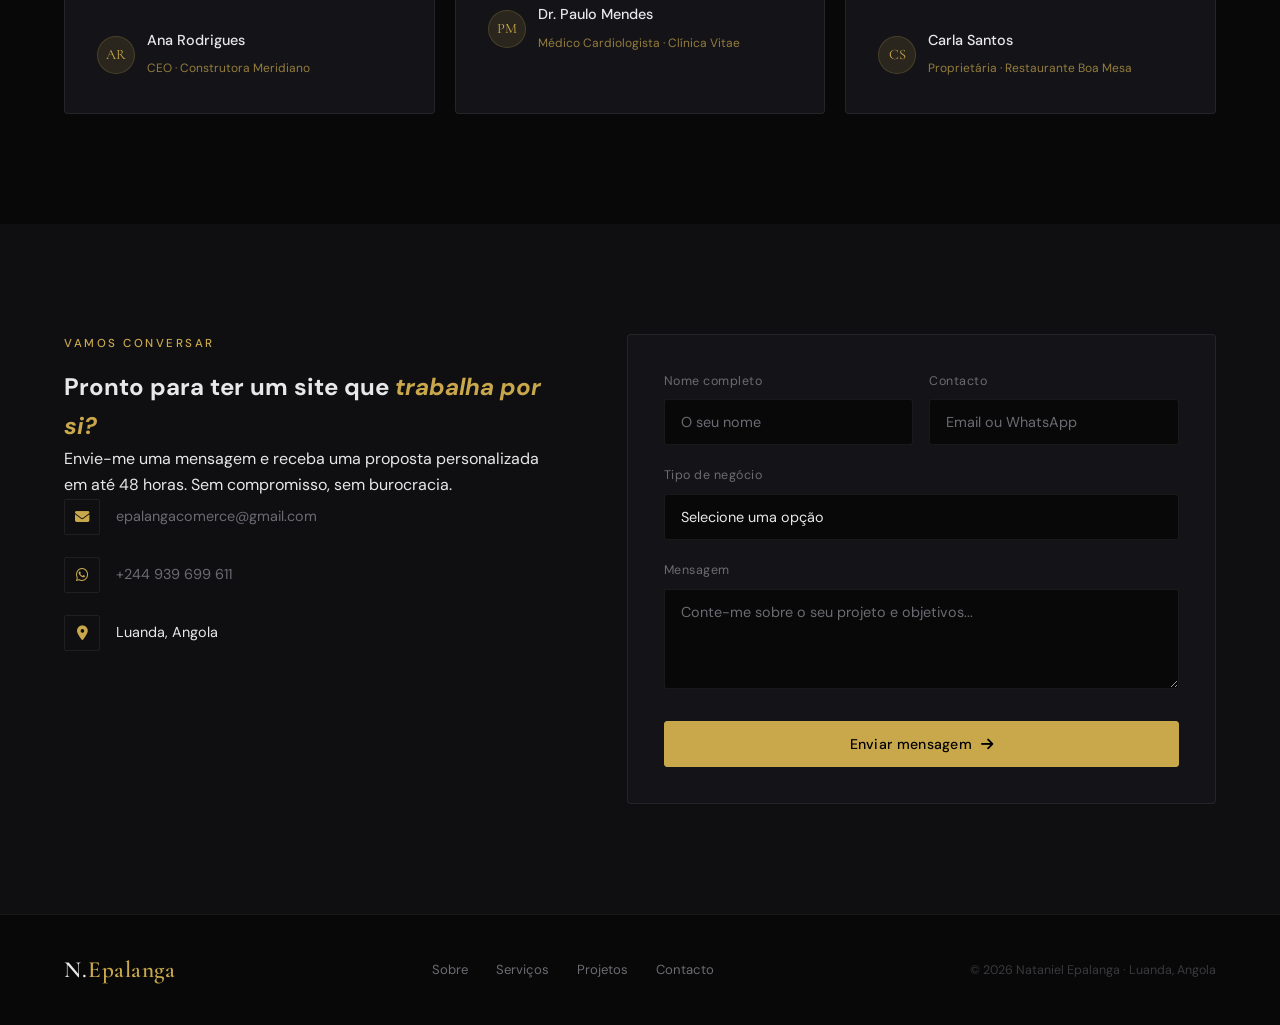
==== commit 81484fb9: "Alterações manuais" ====
--- a/index.html
+++ b/index.html
@@ -1,230 +1,517 @@
 <!DOCTYPE html>
-<html lang="pt-AO">
+<html lang="pt-BR">
 <head>
   <meta charset="UTF-8">
   <meta name="viewport" content="width=device-width, initial-scale=1.0">
   <meta name="description" content="Nataniel Epalanga — Criador de sites profissionais em Luanda, Angola. Design, desenvolvimento e resultados reais para empresas e negócios.">
   <title>Nataniel Epalanga — Criador de Sites Profissionais</title>
   
-  <!-- Fontes & Ícones -->
   <link rel="preconnect" href="https://fonts.googleapis.com">
   <link rel="preconnect" href="https://fonts.gstatic.com" crossorigin>
-  <link href="https://fonts.googleapis.com/css2?family=Cormorant+Garamond:ital,wght@0,400;0,600;1,400&family=Inter:wght@300;400;500;600&display=swap" rel="stylesheet">
+  <link href="https://fonts.googleapis.com/css2?family=Cormorant+Garamond:ital,wght@0,300;0,400;0,600;1,300;1,400&family=DM+Sans:wght@300;400;500&display=swap" rel="stylesheet">
   <link rel="stylesheet" href="https://cdnjs.cloudflare.com/ajax/libs/font-awesome/6.4.0/css/all.min.css">
 
   <style>
-    /* ================= VARIÁVEIS & RESET ================= */
     :root {
-      --bg-primary: #0a0a0c;
-      --bg-secondary: #111115;
-      --bg-card: #16161b;
-      --text-primary: #e6e6e8;
-      --text-secondary: #9ca3af;
-      --gold: #c9a84c;
-      --gold-light: #e2c97e;
-      --border: #2a2a30;
-      --font-heading: 'Cormorant Garamond', serif;
-      --font-body: 'Inter', sans-serif;
-      --transition: all 0.3s cubic-bezier(0.4, 0, 0.2, 1);
-    }
-
-    *, *::before, *::after { margin: 0; padding: 0; box-sizing: border-box; }
-    html { scroll-behavior: smooth; font-size: 16px; }
-    body {
-      background: var(--bg-primary);
-      color: var(--text-primary);
-      font-family: var(--font-body);
-      line-height: 1.6;
-      overflow-x: hidden;
-    }
-    a { text-decoration: none; color: inherit; transition: var(--transition); }
-    ul { list-style: none; }
-    img { max-width: 100%; display: block; }
-    button, input, textarea, select { font-family: inherit; font-size: inherit; }
-
-    /* ================= UTILITÁRIOS ================= */
-    .container { max-width: 1200px; margin: 0 auto; padding: 0 20px; }
-    .section-padding { padding: 100px 0; }
-    .text-gold { color: var(--gold); font-style: italic; }
-    .btn {
-      display: inline-flex; align-items: center; gap: 8px;
-      padding: 14px 28px; border-radius: 4px; font-weight: 500; cursor: pointer;
-      transition: var(--transition); border: 1px solid transparent;
-    }
-    .btn-primary { background: var(--gold); color: #000; border-color: var(--gold); }
-    .btn-primary:hover { background: var(--gold-light); transform: translateY(-2px); }
-    .btn-outline { background: transparent; color: var(--text-primary); border-color: var(--border); }
-    .btn-outline:hover { border-color: var(--gold); color: var(--gold); }
-
-    /* ================= NAVBAR ================= */
-    .navbar {
-      position: fixed; top: 0; left: 0; width: 100%; z-index: 1000;
-      padding: 18px 0; background: rgba(10, 10, 12, 0.85);
-      backdrop-filter: blur(12px); border-bottom: 1px solid transparent;
-      transition: var(--transition);
-    }
-    .navbar.scrolled { border-bottom-color: var(--border); padding: 12px 0; }
-    .nav-container { display: flex; justify-content: space-between; align-items: center; }
-    .logo { font-family: var(--font-heading); font-size: 1.5rem; font-weight: 600; letter-spacing: 0.5px; }
-    .logo span { color: var(--gold); }
-    .nav-links { display: flex; gap: 32px; align-items: center; }
-    .nav-links a { font-size: 0.9rem; font-weight: 500; opacity: 0.8; }
-    .nav-links a:hover { opacity: 1; color: var(--gold); }
-    .nav-cta { padding: 10px 20px; font-size: 0.85rem; }
-    .hamburger { display: none; flex-direction: column; gap: 5px; cursor: pointer; }
-    .hamburger span { width: 24px; height: 2px; background: var(--text-primary); transition: var(--transition); }
-
-    /* ================= HERO ================= */
-    .hero { min-height: 100vh; display: flex; align-items: center; padding-top: 80px; }
-    .hero-content { max-width: 800px; }
-    .hero h1 {
-      font-family: var(--font-heading); font-size: clamp(2.8rem, 6vw, 4.5rem);
-      line-height: 1.1; margin-bottom: 24px; font-weight: 400;
-    }
-    .hero p { font-size: 1.1rem; color: var(--text-secondary); max-width: 550px; margin-bottom: 32px; }
-    .hero-actions { display: flex; gap: 16px; flex-wrap: wrap; margin-bottom: 48px; }
-    .metrics { display: flex; gap: 40px; flex-wrap: wrap; }
-    .metric-item strong { display: block; font-family: var(--font-heading); font-size: 2rem; color: var(--gold); }
-    .metric-item span { font-size: 0.85rem; color: var(--text-secondary); text-transform: uppercase; letter-spacing: 1px; }
-
-    /* ================= MARQUEE ================= */
-    .marquee-wrapper {
-      overflow: hidden; padding: 24px 0; border-top: 1px solid var(--border); border-bottom: 1px solid var(--border);
-      background: var(--bg-secondary);
-    }
-    .marquee-content {
-      display: flex; gap: 40px; animation: scroll 30s linear infinite; width: max-content;
-    }
-    .marquee-item { font-size: 0.9rem; text-transform: uppercase; letter-spacing: 2px; color: var(--text-secondary); white-space: nowrap; }
-    .marquee-item::after { content: "•"; margin-left: 40px; color: var(--gold); }
-    @keyframes scroll { to { transform: translateX(-50%); } }
-
-    /* ================= SOBRE ================= */
-    .about-grid { display: grid; grid-template-columns: 1fr 1.2fr; gap: 60px; align-items: center; }
-    .about-img {
-      position: relative; aspect-ratio: 4/5; background: linear-gradient(135deg, #1a1a20, #0d0d10);
-      border-radius: 8px; overflow: hidden; display: flex; align-items: center; justify-content: center;
-    }
-    .about-img::before { content: "N.E"; font-family: var(--font-heading); font-size: 4rem; color: var(--gold); opacity: 0.3; }
-    .experience-badge {
-      position: absolute; bottom: -20px; right: -20px; background: var(--bg-card);
-      border: 1px solid var(--border); padding: 16px; border-radius: 6px; text-align: center;
-    }
-    .experience-badge strong { display: block; font-family: var(--font-heading); font-size: 1.8rem; color: var(--gold); }
-    .experience-badge span { font-size: 0.8rem; color: var(--text-secondary); }
-    .section-label { font-size: 0.8rem; text-transform: uppercase; letter-spacing: 2px; color: var(--gold); margin-bottom: 12px; display: block; }
-    .about-text h2 { font-family: var(--font-heading); font-size: 2.5rem; margin-bottom: 20px; line-height: 1.2; }
-    .about-text p { color: var(--text-secondary); margin-bottom: 16px; }
-    .skills { display: flex; flex-wrap: wrap; gap: 10px; margin-top: 24px; }
-    .skill-tag { padding: 6px 14px; background: var(--bg-card); border: 1px solid var(--border); border-radius: 20px; font-size: 0.8rem; }
-
-    /* ================= SERVIÇOS ================= */
-    .services-header { text-align: center; margin-bottom: 60px; }
-    .services-header h2 { font-family: var(--font-heading); font-size: 2.8rem; margin-top: 8px; }
-    .services-grid { display: grid; grid-template-columns: repeat(auto-fit, minmax(300px, 1fr)); gap: 24px; }
-    .service-card {
-      background: var(--bg-card); border: 1px solid var(--border); padding: 32px; border-radius: 8px;
-      position: relative; transition: var(--transition);
-    }
-    .service-card:hover { border-color: var(--gold); transform: translateY(-4px); }
-    .service-num { font-family: var(--font-heading); font-size: 3rem; color: var(--gold); opacity: 0.2; position: absolute; top: 20px; right: 20px; }
-    .service-card h3 { font-size: 1.4rem; margin-bottom: 12px; }
-    .service-card p { color: var(--text-secondary); font-size: 0.95rem; margin-bottom: 20px; }
-    .service-list { display: flex; flex-direction: column; gap: 8px; }
-    .service-list li { display: flex; align-items: center; gap: 8px; font-size: 0.9rem; color: var(--text-secondary); }
-    .service-list li::before { content: "—"; color: var(--gold); }
-
-    /* ================= PORTFÓLIO ================= */
-    .portfolio-header { display: flex; justify-content: space-between; align-items: flex-end; margin-bottom: 40px; flex-wrap: wrap; gap: 20px; }
-    .portfolio-header h2 { font-family: var(--font-heading); font-size: 2.8rem; }
-    .portfolio-grid { display: grid; grid-template-columns: repeat(auto-fit, minmax(350px, 1fr)); gap: 24px; }
-    .project-card { background: var(--bg-card); border: 1px solid var(--border); border-radius: 8px; overflow: hidden; transition: var(--transition); }
-    .project-card:hover { border-color: var(--gold); }
-    .project-thumb { height: 220px; background: linear-gradient(135deg, #1a1a20, #0d0d10); display: flex; align-items: center; justify-content: center; color: var(--text-secondary); font-size: 0.9rem; }
-    .project-info { padding: 24px; }
-    .project-tag { font-size: 0.75rem; text-transform: uppercase; letter-spacing: 1px; color: var(--gold); margin-bottom: 8px; }
-    .project-info h3 { font-size: 1.3rem; margin-bottom: 8px; }
-    .project-info p { font-size: 0.9rem; color: var(--text-secondary); margin-bottom: 16px; }
-    .project-link { font-size: 0.9rem; color: var(--gold); display: inline-flex; align-items: center; gap: 6px; }
-    .project-link:hover { gap: 10px; }
-    .portfolio-cta { text-align: center; margin-top: 60px; padding: 40px; background: var(--bg-secondary); border: 1px solid var(--border); border-radius: 8px; }
-    .portfolio-cta h3 { font-family: var(--font-heading); font-size: 1.8rem; margin-bottom: 20px; }
-
-    /* ================= PROCESSO ================= */
-    .process-header { text-align: center; margin-bottom: 60px; }
-    .process-header h2 { font-family: var(--font-heading); font-size: 2.8rem; }
-    .process-grid { display: grid; grid-template-columns: repeat(auto-fit, minmax(220px, 1fr)); gap: 24px; }
-    .process-step { text-align: center; padding: 30px 20px; border: 1px solid var(--border); border-radius: 8px; background: var(--bg-card); }
-    .step-num { font-family: var(--font-heading); font-size: 1.5rem; color: var(--gold); margin-bottom: 12px; }
-    .process-step h3 { font-size: 1.2rem; margin-bottom: 10px; }
-    .process-step p { font-size: 0.9rem; color: var(--text-secondary); }
-
-    /* ================= DEPOIMENTOS ================= */
-    .testimonials-header { text-align: center; margin-bottom: 60px; }
-    .testimonials-header h2 { font-family: var(--font-heading); font-size: 2.8rem; }
-    .testimonials-grid { display: grid; grid-template-columns: repeat(auto-fit, minmax(300px, 1fr)); gap: 24px; }
-    .testimonial-card { background: var(--bg-card); border: 1px solid var(--border); padding: 32px; border-radius: 8px; position: relative; }
-    .quote-icon { font-size: 2rem; color: var(--gold); opacity: 0.3; margin-bottom: 16px; }
-    .testimonial-card p { font-size: 1rem; color: var(--text-secondary); margin-bottom: 20px; font-style: italic; }
-    .client-info h4 { font-size: 1rem; margin-bottom: 4px; }
-    .client-info span { font-size: 0.8rem; color: var(--gold); }
-
-    /* ================= CONTACTO ================= */
-    .contact-grid { display: grid; grid-template-columns: 1fr 1.2fr; gap: 60px; align-items: start; }
-    .contact-info h2 { font-family: var(--font-heading); font-size: 2.5rem; margin-bottom: 16px; }
-    .contact-info > p { color: var(--text-secondary); margin-bottom: 32px; }
-    .info-item { display: flex; align-items: center; gap: 16px; margin-bottom: 20px; }
-    .info-item i { color: var(--gold); font-size: 1.2rem; width: 24px; }
-    .info-item a:hover { color: var(--gold); }
-    .contact-form { background: var(--bg-card); border: 1px solid var(--border); padding: 32px; border-radius: 8px; }
-    .form-group { margin-bottom: 20px; }
-    .form-group label { display: block; font-size: 0.85rem; margin-bottom: 8px; color: var(--text-secondary); }
-    .form-control {
-      width: 100%; padding: 14px; background: var(--bg-primary); border: 1px solid var(--border);
-      border-radius: 4px; color: var(--text-primary); transition: var(--transition);
-    }
-    .form-control:focus { outline: none; border-color: var(--gold); }
-    .form-row { display: grid; grid-template-columns: 1fr 1fr; gap: 16px; }
-    .btn-submit { width: 100%; justify-content: center; }
-    .form-success { display: none; text-align: center; padding: 20px; color: var(--gold); margin-top: 16px; }
-
-    /* ================= FOOTER ================= */
-    footer { padding: 40px 0; border-top: 1px solid var(--border); background: var(--bg-primary); }
-    .footer-content { display: flex; justify-content: space-between; align-items: center; flex-wrap: wrap; gap: 20px; }
-    .footer-links { display: flex; gap: 24px; }
-    .footer-links a { font-size: 0.9rem; color: var(--text-secondary); }
-    .footer-links a:hover { color: var(--gold); }
-    .copyright { font-size: 0.85rem; color: var(--text-secondary); }
-
-    /* ================= RESPONSIVO ================= */
-    @media (max-width: 768px) {
-      .nav-links {
-        position: fixed; top: 0; right: -100%; width: 80%; max-width: 300px; height: 100vh;
-        background: var(--bg-secondary); flex-direction: column; justify-content: center;
-        padding: 40px; transition: var(--transition); border-left: 1px solid var(--border);
+      --bg:       #080809;
+      --bg-2:     #0f0f12;
+      --bg-card:  #141418;
+      --border:   rgba(255,255,255,0.07);
+      --border-h: rgba(201,168,76,0.35);
+      --text:     #e8e8ea;
+      --muted:    #6b6b72;
+      --gold:     #c9a84c;
+      --gold-2:   #e2c97e;
+      --gold-dim: rgba(201,168,76,0.12);
+      --font-h:   'Cormorant Garamond', serif;
+      --font-b:   'DM Sans', sans-serif;
+      --ease:     cubic-bezier(.4,0,.2,1);
+    }
+    *,*::before,*::after{margin:0;padding:0;box-sizing:border-box;}
+    html{scroll-behavior:smooth;font-size:16px;}
+    body{
+      background:var(--bg);
+      color:var(--text);
+      font-family:var(--font-b);
+      line-height:1.65;
+      overflow-x:hidden;
+      cursor:none;
+    }
+    a{text-decoration:none;color:inherit;}
+    ul{list-style:none;}
+    img{max-width:100%;display:block;}
+
+    /* CURSOR */
+    .cursor{
+      position:fixed;width:10px;height:10px;
+      border-radius:50%;background:var(--gold);
+      pointer-events:none;z-index:9999;
+      transform:translate(-50%,-50%);
+      transition:transform .1s var(--ease),opacity .2s;
+      mix-blend-mode:difference;
+    }
+    .cursor-ring{
+      position:fixed;width:36px;height:36px;
+      border-radius:50%;border:1px solid rgba(201,168,76,.5);
+      pointer-events:none;z-index:9998;
+      transform:translate(-50%,-50%);
+      transition:transform .18s var(--ease),width .25s,height .25s,opacity .2s;
+    }
+    body:hover .cursor{opacity:1;}
+
+    /* GRAIN OVERLAY */
+    body::before{
+      content:'';position:fixed;inset:0;
+      background-image:url("data:image/svg+xml,%3Csvg viewBox='0 0 256 256' xmlns='http://www.w3.org/2000/svg'%3E%3Cfilter id='noise'%3E%3CfeTurbulence type='fractalNoise' baseFrequency='0.9' numOctaves='4' stitchTiles='stitch'/%3E%3C/filter%3E%3Crect width='100%25' height='100%25' filter='url(%23noise)' opacity='0.04'/%3E%3C/svg%3E");
+      pointer-events:none;z-index:0;opacity:.4;
+    }
+
+    /* UTILITÁRIOS */
+    .container{max-width:1200px;margin:0 auto;padding:0 24px;position:relative;z-index:1;}
+    .sp{padding:110px 0;}
+    .gold{color:var(--gold);font-style:italic;}
+    .label{
+      font-size:.72rem;text-transform:uppercase;letter-spacing:2.5px;
+      color:var(--gold);margin-bottom:14px;display:block;font-family:var(--font-b);font-weight:500;
+    }
+
+    .btn{
+      display:inline-flex;align-items:center;gap:9px;
+      padding:13px 26px;border-radius:3px;font-weight:500;
+      font-size:.88rem;cursor:pointer;transition:all .25s var(--ease);
+      border:1px solid transparent;font-family:var(--font-b);
+      letter-spacing:.3px;
+    }
+    .btn-primary{background:var(--gold);color:#000;border-color:var(--gold);}
+    .btn-primary:hover{background:var(--gold-2);transform:translateY(-2px);box-shadow:0 8px 24px rgba(201,168,76,.25);}
+    .btn-outline{background:transparent;color:var(--text);border-color:var(--border);}
+    .btn-outline:hover{border-color:var(--gold);color:var(--gold);}
+
+    /* WHATSAPP FLOAT */
+    .wa-float{
+      position:fixed;bottom:28px;right:28px;z-index:999;
+      display:flex;align-items:center;gap:10px;
+      background:#25D366;color:#fff;
+      padding:13px 20px;border-radius:50px;
+      font-size:.85rem;font-weight:500;
+      box-shadow:0 4px 20px rgba(37,211,102,.35);
+      transition:all .25s var(--ease);
+      animation:waFloat 3s ease-in-out infinite;
+    }
+    .wa-float:hover{transform:translateY(-3px);box-shadow:0 8px 28px rgba(37,211,102,.45);}
+    .wa-float i{font-size:1.1rem;}
+    @keyframes waFloat{0%,100%{transform:translateY(0);}50%{transform:translateY(-4px);}}
+
+    /* NAVBAR */
+    .navbar{
+      position:fixed;top:0;left:0;width:100%;z-index:1000;
+      padding:20px 0;
+      background:rgba(8,8,9,0);
+      backdrop-filter:blur(0px);
+      border-bottom:1px solid transparent;
+      transition:all .4s var(--ease);
+    }
+    .navbar.scrolled{
+      background:rgba(8,8,9,.88);
+      backdrop-filter:blur(16px);
+      border-bottom-color:var(--border);
+      padding:13px 0;
+    }
+    .nav-inner{display:flex;justify-content:space-between;align-items:center;}
+    .logo{
+      font-family:var(--font-h);font-size:1.45rem;font-weight:600;
+      letter-spacing:.5px;display:flex;align-items:center;gap:1px;
+    }
+    .logo em{color:var(--gold);font-style:normal;}
+    .nav-links{display:flex;gap:36px;align-items:center;}
+    .nav-links a{
+      font-size:.82rem;font-weight:500;
+      color:rgba(232,232,234,.65);
+      letter-spacing:.4px;
+      position:relative;
+    }
+    .nav-links a::after{
+      content:'';position:absolute;bottom:-4px;left:0;
+      width:0;height:1px;background:var(--gold);
+      transition:width .3s var(--ease);
+    }
+    .nav-links a:hover{color:var(--text);}
+    .nav-links a:hover::after{width:100%;}
+    .nav-cta{padding:9px 18px;font-size:.82rem;}
+    .hamburger{display:none;flex-direction:column;gap:5px;cursor:none;}
+    .hamburger span{width:22px;height:1.5px;background:var(--text);transition:all .3s var(--ease);}
+
+    /* HERO */
+    .hero{
+      min-height:100vh;display:flex;align-items:center;
+      padding-top:90px;position:relative;overflow:hidden;
+    }
+    .hero-bg{
+      position:absolute;inset:0;z-index:0;
+      background:radial-gradient(ellipse 70% 50% at 75% 50%, rgba(201,168,76,.06) 0%, transparent 60%);
+    }
+    .hero-bg-line{
+      position:absolute;right:8%;top:50%;transform:translateY(-50%);
+      width:1px;height:70vh;
+      background:linear-gradient(to bottom, transparent, var(--border), transparent);
+    }
+    .hero-grid-deco{
+      position:absolute;right:5%;top:50%;transform:translateY(-50%);
+      display:grid;grid-template-columns:repeat(8,1fr);
+      grid-template-rows:repeat(10,1fr);
+      gap:18px;opacity:.18;
+      pointer-events:none;
+    }
+    .hero-grid-deco span{
+      width:2px;height:2px;border-radius:50%;
+      background:var(--gold);display:block;
+    }
+    .hero-content{max-width:780px;position:relative;z-index:1;}
+    .hero-eyebrow{
+      display:inline-flex;align-items:center;gap:10px;
+      background:var(--gold-dim);border:1px solid rgba(201,168,76,.2);
+      padding:7px 14px;border-radius:2px;
+      font-size:.75rem;text-transform:uppercase;letter-spacing:2px;
+      color:var(--gold);margin-bottom:32px;
+    }
+    .hero-eyebrow::before{content:'';width:6px;height:6px;border-radius:50%;background:var(--gold);animation:pulse 2s ease-in-out infinite;}
+    @keyframes pulse{0%,100%{opacity:1;}50%{opacity:.3;}}
+    .hero h1{
+      font-family:var(--font-h);
+      font-size:clamp(3rem,6.5vw,5rem);
+      line-height:1.05;
+      font-weight:300;
+      margin-bottom:28px;
+      letter-spacing:-.5px;
+    }
+    .hero h1 em{font-weight:400;}
+    .hero-sub{
+      font-size:1.05rem;color:var(--muted);
+      max-width:520px;margin-bottom:40px;line-height:1.7;
+    }
+    .hero-actions{display:flex;gap:14px;flex-wrap:wrap;margin-bottom:56px;}
+    .metrics{display:flex;gap:0;flex-wrap:wrap;border:1px solid var(--border);border-radius:4px;overflow:hidden;}
+    .metric-item{
+      padding:20px 32px;border-right:1px solid var(--border);
+      flex:1;min-width:120px;
+    }
+    .metric-item:last-child{border-right:none;}
+    .metric-item strong{
+      display:block;font-family:var(--font-h);
+      font-size:2.2rem;color:var(--gold);font-weight:400;
+      line-height:1;margin-bottom:6px;
+    }
+    .metric-item span{font-size:.73rem;color:var(--muted);text-transform:uppercase;letter-spacing:1.5px;}
+
+    /* MARQUEE */
+    .marquee-wrap{
+      overflow:hidden;padding:22px 0;
+      border-top:1px solid var(--border);border-bottom:1px solid var(--border);
+      background:var(--bg-2);
+    }
+    .marquee-track{display:flex;gap:0;animation:marquee 32s linear infinite;width:max-content;}
+    .marquee-item{
+      font-size:.72rem;text-transform:uppercase;letter-spacing:2.5px;
+      color:var(--muted);white-space:nowrap;
+      display:flex;align-items:center;gap:32px;padding:0 32px;
+    }
+    .marquee-item::after{content:"◆";color:var(--gold);font-size:.5rem;}
+    @keyframes marquee{to{transform:translateX(-50%);}}
+
+    /* SOBRE */
+    .about-grid{display:grid;grid-template-columns:1fr 1.3fr;gap:80px;align-items:center;}
+    .about-photo-wrap{position:relative;}
+    .about-photo{
+      aspect-ratio:3/4;
+      background:linear-gradient(160deg, var(--bg-card) 0%, var(--bg-2) 100%);
+      border:1px solid var(--border);
+      border-radius:4px;
+      overflow:hidden;
+      display:flex;align-items:center;justify-content:center;
+      position:relative;
+    }
+    .about-photo-placeholder{
+      font-family:var(--font-h);font-size:6rem;
+      color:var(--gold);opacity:.15;font-weight:300;
+      user-select:none;
+    }
+    .about-photo-tag{
+      position:absolute;bottom:0;left:0;right:0;
+      background:linear-gradient(to top, rgba(8,8,9,.9), transparent);
+      padding:24px 20px 20px;
+      font-size:.78rem;color:rgba(232,232,234,.6);
+      text-align:center;font-style:italic;font-family:var(--font-h);
+    }
+    .about-badge{
+      position:absolute;top:-16px;right:-16px;
+      background:var(--bg-card);border:1px solid var(--border);
+      padding:16px;border-radius:4px;text-align:center;
+      box-shadow:0 8px 32px rgba(0,0,0,.4);
+    }
+    .about-badge strong{
+      display:block;font-family:var(--font-h);
+      font-size:2rem;color:var(--gold);font-weight:400;line-height:1;
+    }
+    .about-badge span{font-size:.72rem;color:var(--muted);display:block;margin-top:4px;}
+    .about-luanda{
+      position:absolute;bottom:-16px;left:-16px;
+      background:var(--gold-dim);border:1px solid rgba(201,168,76,.2);
+      padding:10px 16px;border-radius:2px;
+      font-size:.72rem;color:var(--gold);
+      display:flex;align-items:center;gap:8px;
+      text-transform:uppercase;letter-spacing:1.5px;
+    }
+    .about-text h2{font-family:var(--font-h);font-size:2.6rem;line-height:1.15;margin-bottom:20px;font-weight:300;}
+    .about-text p{color:var(--muted);margin-bottom:16px;font-size:.98rem;}
+    .skills-wrap{display:flex;flex-wrap:wrap;gap:8px;margin-top:28px;}
+    .skill-tag{
+      padding:5px 13px;
+      background:transparent;border:1px solid var(--border);
+      border-radius:2px;font-size:.75rem;color:var(--muted);
+      transition:all .2s;letter-spacing:.3px;
+    }
+    .skill-tag:hover{border-color:var(--gold);color:var(--gold);}
+
+    /* SERVIÇOS */
+    .sec-header{text-align:center;margin-bottom:64px;}
+    .sec-header h2{font-family:var(--font-h);font-size:3rem;font-weight:300;margin-top:10px;line-height:1.1;}
+    .services-grid{display:grid;grid-template-columns:repeat(auto-fit,minmax(300px,1fr));gap:1px;
+      background:var(--border);border:1px solid var(--border);}
+    .service-card{
+      background:var(--bg-2);padding:36px 32px;
+      position:relative;transition:background .3s var(--ease);
+    }
+    .service-card:hover{background:var(--bg-card);}
+    .service-card:hover .service-num{opacity:.35;}
+    .service-num{
+      position:absolute;top:24px;right:28px;
+      font-family:var(--font-h);font-size:3.5rem;
+      color:var(--gold);opacity:.1;
+      font-weight:300;transition:opacity .3s;line-height:1;
+    }
+    .service-icon{
+      width:40px;height:40px;border:1px solid var(--border);
+      border-radius:2px;display:flex;align-items:center;justify-content:center;
+      color:var(--gold);font-size:1rem;margin-bottom:20px;
+    }
+    .service-card h3{font-size:1.35rem;margin-bottom:12px;font-weight:500;}
+    .service-card > p{color:var(--muted);font-size:.9rem;margin-bottom:22px;line-height:1.6;}
+    .service-list{display:flex;flex-direction:column;gap:9px;}
+    .service-list li{
+      display:flex;align-items:center;gap:10px;
+      font-size:.85rem;color:var(--muted);
+    }
+    .service-list li::before{content:"";width:4px;height:1px;background:var(--gold);flex-shrink:0;}
+
+    /* PORTFÓLIO */
+    .portfolio-head{
+      display:flex;justify-content:space-between;
+      align-items:flex-end;margin-bottom:48px;flex-wrap:wrap;gap:16px;
+    }
+    .portfolio-head h2{font-family:var(--font-h);font-size:3rem;font-weight:300;line-height:1.1;}
+    .portfolio-grid{display:grid;grid-template-columns:repeat(auto-fit,minmax(340px,1fr));gap:20px;}
+    .project-card{
+      background:var(--bg-card);border:1px solid var(--border);
+      border-radius:4px;overflow:hidden;
+      transition:border-color .3s var(--ease),transform .3s var(--ease);
+    }
+    .project-card:hover{border-color:var(--border-h);transform:translateY(-4px);}
+    .project-thumb{
+      height:200px;
+      background:linear-gradient(135deg, var(--bg-2) 0%, #1a1a20 100%);
+      display:flex;align-items:center;justify-content:center;
+      position:relative;overflow:hidden;
+    }
+    .project-thumb-icon{
+      font-size:2.5rem;color:var(--gold);opacity:1;
+      transition:opacity .3s,transform .3s var(--ease);
+    }
+    .project-card:hover .project-thumb-icon{opacity:1;transform:scale(1.05);}
+    .thumb-label{
+      position:absolute;bottom:0;left:0;right:0;
+      padding:12px 16px;
+      background:linear-gradient(to top,rgba(8,8,9,.85),transparent);
+      font-size:.7rem;color:rgba(232,232,234,.4);
+      text-align:center;font-family:var(--font-h);font-style:italic;font-size:.9rem;
+    }
+    .project-info{padding:24px;}
+    .project-tag{font-size:.7rem;text-transform:uppercase;letter-spacing:2px;color:var(--gold);margin-bottom:8px;display:block;}
+    .project-info h3{font-size:1.2rem;margin-bottom:8px;font-weight:500;}
+    .project-info p{font-size:.87rem;color:var(--muted);margin-bottom:18px;line-height:1.6;}
+    .project-link{
+      font-size:.82rem;color:var(--gold);
+      display:inline-flex;align-items:center;gap:6px;
+      border-bottom:1px solid rgba(201,168,76,.25);padding-bottom:1px;
+      transition:gap .2s,border-color .2s;
+    }
+    .project-link:hover{gap:10px;border-color:var(--gold);}
+    .portfolio-cta{
+      text-align:center;margin-top:56px;padding:48px 40px;
+      background:var(--bg-2);border:1px solid var(--border);
+      border-radius:4px;position:relative;overflow:hidden;
+    }
+    .portfolio-cta::before{
+      content:'';position:absolute;inset:0;
+      background:radial-gradient(ellipse 60% 80% at 50% 120%, rgba(201,168,76,.06), transparent);
+    }
+    .portfolio-cta h3{font-family:var(--font-h);font-size:2rem;margin-bottom:20px;font-weight:300;position:relative;}
+
+    /* PROCESSO */
+    .process-grid{
+      display:grid;
+      grid-template-columns:repeat(auto-fit,minmax(220px,1fr));
+      gap:0;
+      border:1px solid var(--border);
+    }
+    .process-step{
+      padding:32px 28px;
+      border-right:1px solid var(--border);
+      position:relative;
+      transition:background .3s;
+    }
+    .process-step:last-child{border-right:none;}
+    .process-step:hover{background:var(--bg-card);}
+    .step-num{
+      font-family:var(--font-h);font-size:1.4rem;
+      color:var(--gold);margin-bottom:16px;display:block;
+      font-weight:300;
+    }
+    .process-step h3{font-size:1.1rem;margin-bottom:10px;font-weight:500;}
+    .process-step p{font-size:.85rem;color:var(--muted);line-height:1.6;}
+    .step-connector{
+      position:absolute;top:50%;right:-1px;
+      width:8px;height:8px;border-radius:50%;
+      background:var(--gold);border:2px solid var(--bg);
+      transform:translateY(-50%);z-index:1;
+    }
+    .process-step:last-child .step-connector{display:none;}
+
+    /* DEPOIMENTOS */
+    .testimonials-grid{display:grid;grid-template-columns:repeat(auto-fit,minmax(300px,1fr));gap:20px;}
+    .testimonial-card{
+      background:var(--bg-card);border:1px solid var(--border);
+      padding:32px;border-radius:4px;position:relative;
+      transition:border-color .3s;
+    }
+    .testimonial-card:hover{border-color:var(--border-h);}
+    .quote-mark{
+      font-family:var(--font-h);font-size:5rem;
+      color:var(--gold);opacity:.15;line-height:1;
+      margin-bottom:8px;display:block;
+    }
+    .testimonial-card p{font-size:.95rem;color:rgba(232,232,234,.7);margin-bottom:24px;font-style:italic;line-height:1.7;}
+    .client-row{display:flex;align-items:center;gap:12px;}
+    .client-avatar{
+      width:38px;height:38px;border-radius:50%;
+      background:var(--gold-dim);border:1px solid rgba(201,168,76,.2);
+      display:flex;align-items:center;justify-content:center;
+      font-family:var(--font-h);font-size:.9rem;color:var(--gold);flex-shrink:0;
+    }
+    .client-info h4{font-size:.9rem;margin-bottom:2px;font-weight:500;}
+    .client-info span{font-size:.75rem;color:var(--gold);opacity:.7;}
+
+    /* CONTACTO */
+    .contact-grid{display:grid;grid-template-columns:1fr 1.2fr;gap:72px;align-items:start;}
+    .contact-info h2{font-family:var(--font-h);font-size:2.6rem;margin-bottom:16px;font-weight:300;line-height:1.15;}
+    .contact-info > p{color:var(--muted);margin-bottom:36px;font-size:.95rem;}
+    .info-row{display:flex;align-items:center;gap:16px;margin-bottom:22px;}
+    .info-icon{
+      width:36px;height:36px;border:1px solid var(--border);
+      border-radius:2px;display:flex;align-items:center;justify-content:center;
+      color:var(--gold);font-size:.9rem;flex-shrink:0;
+    }
+    .info-row a:hover,.info-row span{color:var(--text);}
+    .info-row a:hover{color:var(--gold);}
+    .info-text{font-size:.9rem;color:var(--muted);}
+    .contact-form-wrap{
+      background:var(--bg-card);border:1px solid var(--border);
+      padding:36px;border-radius:4px;
+    }
+    .f-group{margin-bottom:20px;}
+    .f-group label{display:block;font-size:.78rem;color:var(--muted);margin-bottom:8px;letter-spacing:.5px;}
+    .f-control{
+      width:100%;padding:13px 16px;
+      background:var(--bg);border:1px solid var(--border);
+      border-radius:3px;color:var(--text);
+      font-family:var(--font-b);font-size:.9rem;
+      transition:border-color .2s;
+      -webkit-appearance:none;
+    }
+    .f-control:focus{outline:none;border-color:rgba(201,168,76,.4);}
+    .f-control::placeholder{color:var(--muted);}
+    .f-row{display:grid;grid-template-columns:1fr 1fr;gap:16px;}
+    .btn-submit{width:100%;justify-content:center;margin-top:4px;}
+    .form-success{display:none;text-align:center;padding:18px;color:var(--gold);margin-top:14px;font-size:.9rem;}
+
+    /* FOOTER */
+    footer{padding:36px 0;border-top:1px solid var(--border);}
+    .footer-inner{
+      display:flex;justify-content:space-between;
+      align-items:center;flex-wrap:wrap;gap:20px;
+    }
+    .footer-links{display:flex;gap:28px;}
+    .footer-links a{font-size:.82rem;color:var(--muted);transition:color .2s;}
+    .footer-links a:hover{color:var(--gold);}
+    .copyright{font-size:.78rem;color:rgba(107,107,114,.5);}
+
+    /* RESPONSIVO */
+    @media(max-width:768px){
+      .nav-links{
+        position:fixed;top:0;right:-100%;width:80%;max-width:280px;height:100vh;
+        background:var(--bg-2);flex-direction:column;justify-content:center;
+        padding:40px;transition:right .3s var(--ease);border-left:1px solid var(--border);
       }
-      .nav-links.active { right: 0; }
-      .hamburger { display: flex; z-index: 1100; }
-      .hamburger.active span:nth-child(1) { transform: rotate(45deg) translate(5px, 5px); }
-      .hamburger.active span:nth-child(2) { opacity: 0; }
-      .hamburger.active span:nth-child(3) { transform: rotate(-45deg) translate(5px, -5px); }
-      .about-grid, .contact-grid { grid-template-columns: 1fr; }
-      .form-row { grid-template-columns: 1fr; }
-      .metrics { gap: 24px; }
-      .section-padding { padding: 70px 0; }
-    }
-
-    /* ================= ANIMAÇÕES ================= */
-    .fade-in { opacity: 0; transform: translateY(20px); transition: opacity 0.6s ease, transform 0.6s ease; }
-    .fade-in.visible { opacity: 1; transform: translateY(0); }
+      .nav-links.active{right:0;}
+      .hamburger{display:flex;}
+      .hamburger.active span:nth-child(1){transform:rotate(45deg) translate(5px,4px);}
+      .hamburger.active span:nth-child(2){opacity:0;}
+      .hamburger.active span:nth-child(3){transform:rotate(-45deg) translate(5px,-4px);}
+      .about-grid,.contact-grid{grid-template-columns:1fr;gap:48px;}
+      .f-row{grid-template-columns:1fr;}
+      .metrics{flex-direction:column;border:none;gap:0;}
+      .metric-item{border-right:none;border-bottom:1px solid var(--border);padding:16px 0;}
+      .metric-item:last-child{border-bottom:none;}
+      .sp{padding:80px 0;}
+      body{cursor:auto;}
+      .cursor,.cursor-ring{display:none;}
+      .wa-float span{display:none;}
+      .process-grid{grid-template-columns:1fr 1fr;}
+      .process-step{border-right:1px solid var(--border);}
+      .process-step:nth-child(even){border-right:none;}
+      .process-step:nth-child(n+3){border-top:1px solid var(--border);}
+    }
+    @media(max-width:480px){
+      .process-grid{grid-template-columns:1fr;}
+      .process-step{border-right:none;border-bottom:1px solid var(--border);}
+      .process-step:last-child{border-bottom:none;}
+    }
+
+    /* ANIMAÇÕES */
+    .fade-in{opacity:0;transform:translateY(24px);transition:opacity .65s var(--ease),transform .65s var(--ease);}
+    .fade-in.visible{opacity:1;transform:translateY(0);}
+    .fade-in:nth-child(2){transition-delay:.1s;}
+    .fade-in:nth-child(3){transition-delay:.2s;}
+
+    /* COUNTER */
+    .counter{display:inline-block;}
   </style>
 </head>
 <body>
 
+  <!-- CURSOR -->
+  <div class="cursor" id="cursor"></div>
+  <div class="cursor-ring" id="cursorRing"></div>
+
+  <!-- WHATSAPP FLOAT -->
+  <a href="https://wa.me/244952374028?text=Olá%20Nataniel%2C%20gostaria%20de%20saber%20mais%20sobre%20os%20seus%20serviços." target="_blank" class="wa-float" aria-label="Contactar no WhatsApp">
+    <i class="fab fa-whatsapp"></i>
+    <span>Fale no WhatsApp</span>
+  </a>
+
   <!-- NAVBAR -->
   <nav class="navbar" id="navbar">
-    <div class="container nav-container">
-      <a href="#" class="logo">N.<span>Epalanga</span></a>
+    <div class="container nav-inner">
+      <a href="#" class="logo">N.<em>Epalanga</em></a>
       <div class="nav-links" id="navLinks">
         <a href="#sobre">Sobre</a>
         <a href="#servicos">Serviços</a>
@@ -232,7 +519,7 @@
         <a href="#contato">Contacto</a>
         <a href="#contato" class="btn btn-outline nav-cta">Solicitar Proposta</a>
       </div>
-      <div class="hamburger" id="hamburger" aria-label="Menu" role="button" tabindex="0">
+      <div class="hamburger" id="hamburger" role="button" tabindex="0" aria-label="Menu">
         <span></span><span></span><span></span>
       </div>
     </div>
@@ -240,83 +527,114 @@
 
   <main>
     <!-- HERO -->
-    <section class="hero section-padding">
-      <div class="container hero-content fade-in">
-        <h1>Sites que <span class="text-gold">conquistam</span> clientes e geram <span class="text-gold">resultados reais</span></h1>
-        <p>Crio presenças digitais para empresas, profissionais e negócios que querem ser levados a sério online. Do design à publicação, em menos de 30 dias.</p>
-        <div class="hero-actions">
-          <a href="#projetos" class="btn btn-primary">Ver Projetos</a>
-          <a href="#contato" class="btn btn-outline">Fale Comigo</a>
-        </div>
-        <div class="metrics">
-          <div class="metric-item"><strong>20+</strong><span>Projetos entregues</span></div>
-          <div class="metric-item"><strong>3×</strong><span>Mais leads em média</span></div>
-          <div class="metric-item"><strong>30d</strong><span>Prazo de entrega</span></div>
+    <section class="hero">
+      <div class="hero-bg"></div>
+      <div class="hero-bg-line"></div>
+      <div class="hero-grid-deco" id="heroDots"></div>
+      <div class="container">
+        <div class="hero-content fade-in">
+          <span class="hero-eyebrow">Disponível em Luanda · Angola</span>
+          <h1>Sites que <em class="gold">conquistam</em><br>clientes e geram<br><em class="gold">resultados reais</em></h1>
+          <p class="hero-sub">Crio presenças digitais para empresas, profissionais e negócios que querem ser levados a sério online. Do design à publicação, em menos de 20 dias.</p>
+          <div class="hero-actions">
+            <a href="#projetos" class="btn btn-primary">Ver Projetos <i class="fas fa-arrow-right"></i></a>
+            <a href="#contato" class="btn btn-outline">Solicitar Proposta</a>
+          </div>
+          <div class="metrics">
+            <div class="metric-item">
+              <strong><span class="counter" data-target="15">0</span>+</strong>
+              <span>Projetos entregues</span>
+            </div>
+            <div class="metric-item">
+              <strong><span class="counter" data-target="3">0</span>×</strong>
+              <span>Mais leads em média</span>
+            </div>
+            <div class="metric-item">
+              <strong><span class="counter" data-target="20">0</span>d</strong>
+              <span>Prazo de entrega</span>
+            </div>
+            <div class="metric-item">
+              <strong>100%</strong>
+              <span>Clientes satisfeitos</span>
+            </div>
+          </div>
         </div>
       </div>
     </section>
 
     <!-- MARQUEE -->
-    <div class="marquee-wrapper fade-in">
-      <div class="marquee-content">
+    <div class="marquee-wrap">
+      <div class="marquee-track">
         <span class="marquee-item">Sites Corporativos</span>
         <span class="marquee-item">Clínicas e Consultórios</span>
         <span class="marquee-item">Escritórios de Advocacia</span>
         <span class="marquee-item">Restaurantes e Cafés</span>
         <span class="marquee-item">Lojas Online</span>
-        <span class="marquee-item">Landing Pages</span>
+        <span class="marquee-item">Landing Pages de Alta Conversão</span>
         <span class="marquee-item">SEO e Performance</span>
-        <!-- Duplicado para loop contínuo -->
+        <span class="marquee-item">Integração WhatsApp</span>
         <span class="marquee-item">Sites Corporativos</span>
         <span class="marquee-item">Clínicas e Consultórios</span>
         <span class="marquee-item">Escritórios de Advocacia</span>
         <span class="marquee-item">Restaurantes e Cafés</span>
         <span class="marquee-item">Lojas Online</span>
-        <span class="marquee-item">Landing Pages</span>
+        <span class="marquee-item">Landing Pages de Alta Conversão</span>
         <span class="marquee-item">SEO e Performance</span>
+        <span class="marquee-item">Integração WhatsApp</span>
       </div>
     </div>
 
     <!-- SOBRE -->
-    <section id="sobre" class="section-padding">
+    <section id="sobre" class="sp">
       <div class="container about-grid">
-        <div class="about-img fade-in">
-          <div class="experience-badge">
+        <div class="about-photo-wrap fade-in">
+          <div class="about-photo">
+            <img src="img/WIN_20260401_14_56_53_Pro.jpg" alt="Foto Nataniel Epalanga">
+            <div class="about-photo-tag">Nataniel Epalanga · Luanda, Angola</div>
+            
+          </div>
+          <div class="about-badge">
             <strong>3+</strong>
-            <span>Anos de experiência</span>
+            <span>Anos de exp.</span>
+          </div>
+          <div class="about-luanda">
+            <i class="fas fa-map-marker-alt"></i>
+            Luanda · AO
           </div>
         </div>
         <div class="about-text fade-in">
-          <span class="section-label">Sobre mim</span>
-          <h2>Transformo ideias em presenças digitais de <span class="text-gold">alto impacto</span></h2>
+          <span class="label">Sobre mim</span>
+          <h2>Transformo ideias em presenças digitais de <span class="gold">alto impacto</span></h2>
           <p>Sou Nataniel Epalanga, criador de sites profissionais baseado em Luanda. Trabalho com empresas, profissionais liberais e pequenos negócios que precisam de um site que vá além do visual — que seja uma ferramenta real de geração de clientes.</p>
-          <p>Cada projeto começa com uma conversa sobre os seus objetivos de negócio. O design e a tecnologia vêm depois — para servir esses objetivos, não o contrário.</p>
-          <div class="skills">
+          <p>Conheço o mercado angolano por dentro. Sei o que funciona aqui — da integração com WhatsApp à velocidade em redes móveis. Cada projeto começa com os seus objetivos de negócio. O design e a tecnologia vêm depois.</p>
+          <div class="skills-wrap">
             <span class="skill-tag">HTML & CSS</span>
             <span class="skill-tag">JavaScript</span>
             <span class="skill-tag">Design UI/UX</span>
             <span class="skill-tag">Figma</span>
-            <span class="skill-tag">Responsive</span>
+            <span class="skill-tag">Responsive Design</span>
             <span class="skill-tag">SEO Técnico</span>
             <span class="skill-tag">WordPress</span>
             <span class="skill-tag">Performance Web</span>
+            <span class="skill-tag">Integração WhatsApp</span>
           </div>
         </div>
       </div>
     </section>
 
     <!-- SERVIÇOS -->
-    <section id="servicos" class="section-padding" style="background: var(--bg-secondary);">
+    <section id="servicos" class="sp" style="background:var(--bg-2);">
       <div class="container">
-        <div class="services-header fade-in">
-          <span class="section-label">O que faço</span>
-          <h2>Soluções para cada <span class="text-gold">tipo de negócio</span></h2>
+        <div class="sec-header fade-in">
+          <span class="label">O que faço</span>
+          <h2>Soluções para cada <span class="gold">tipo de negócio</span></h2>
         </div>
         <div class="services-grid">
           <div class="service-card fade-in">
             <span class="service-num">01</span>
+            <div class="service-icon"><i class="fas fa-building"></i></div>
             <h3>Empresas Corporativas</h3>
-            <p>Sites institucionais que transmitem credibilidade, profissionalismo e confiança. Para médias empresas que precisam de uma presença digital à altura da sua reputação.</p>
+            <p>Sites institucionais que transmitem credibilidade e confiança. Para médias empresas que precisam de uma presença digital à altura da sua reputação.</p>
             <ul class="service-list">
               <li>Design institucional e elegante</li>
               <li>Portfólio de serviços e casos de sucesso</li>
@@ -326,8 +644,9 @@
           </div>
           <div class="service-card fade-in">
             <span class="service-num">02</span>
+            <div class="service-icon"><i class="fas fa-user-tie"></i></div>
             <h3>Profissionais Liberais</h3>
-            <p>Sites pessoais para médicos, advogados, contabilistas e consultores. A sua expertise merece uma vitrine digital que inspire confiança no primeiro segundo.</p>
+            <p>Sites pessoais para médicos, advogados, contabilistas e consultores. A sua expertise merece uma vitrine que inspire confiança no primeiro segundo.</p>
             <ul class="service-list">
               <li>Perfil profissional e especialidades</li>
               <li>Agendamento online integrado</li>
@@ -337,8 +656,9 @@
           </div>
           <div class="service-card fade-in">
             <span class="service-num">03</span>
+            <div class="service-icon"><i class="fas fa-store"></i></div>
             <h3>Pequenos Negócios</h3>
-            <p>Lojas, restaurantes, salões e serviços locais. Um site bem feito é o melhor vendedor que trabalha 24h por dia para o seu negócio, mesmo quando está fechado.</p>
+            <p>Lojas, restaurantes, salões e serviços locais. Um site bem feito é o melhor vendedor que trabalha 24h — mesmo quando está fechado.</p>
             <ul class="service-list">
               <li>Menu ou catálogo digital</li>
               <li>Galeria e fotos profissionais</li>
@@ -351,76 +671,89 @@
     </section>
 
     <!-- PORTFÓLIO -->
-    <section id="projetos" class="section-padding">
+    <section id="projetos" class="sp">
       <div class="container">
-        <div class="portfolio-header fade-in">
+        <div class="portfolio-head fade-in">
           <div>
-            <span class="section-label">Portfólio</span>
-            <h2>Trabalhos <span class="text-gold">selecionados</span></h2>
-          </div>
-          <a href="#" class="btn btn-outline">Ver todos →</a>
+            <span class="label">Portfólio</span>
+            <h2>Trabalhos <span class="gold">selecionados</span></h2>
+          </div>
+          <a href="#projetos" class="btn btn-outline">Ver todos →</a>
         </div>
         <div class="portfolio-grid">
           <div class="project-card fade-in">
-            <div class="project-thumb">Mockup CRM Dashboard</div>
+            <div class="project-thumb">
+              <img class="fas fa-chart-line project-thumb-icon" src="img\portfolio_captura.jpg" alt="Foto Portfólio Premium">
+              <!-- <div class="thumb-label">Portfólio profissional premium</div> -->
+            </div>
             <div class="project-info">
-              <span class="project-tag">Corporativo · SaaS</span>
-              <h3>Plataforma CRM Empresarial</h3>
-              <p>Sistema de gestão de relacionamento com clientes para empresas de médio porte. Interface limpa, relatórios em tempo real e integração com email.</p>
+              <span class="project-tag">Profissional · Portfólio</span>
+              <h3>Meu Portfólio Pessoal</h3>
+              <p>Portfólio moderno, elegante e estratégico, desenvolvido para causar uma primeira impressão memorável.</p>
               <a href="#" class="project-link">Ver projeto <i class="fas fa-arrow-right"></i></a>
             </div>
           </div>
           <div class="project-card fade-in">
-            <div class="project-thumb">Mockup Gestão Financeira</div>
+            <div class="project-thumb">
+              <!-- <i class="fas fa-users project-thumb-icon"></i> -->
+               <img class="fas fa-chart-line project-thumb-icon" src="img\mycrm_captura.jpg" alt="Foto Meridian CRM">
+              <!-- <div class="thumb-label">Plataforma CRM Empresarial</div> -->
+            </div>
             <div class="project-info">
               <span class="project-tag">Corporativo · Gestão</span>
-              <h3>Sistema de Gestão de Clientes</h3>
+              <h3>Plataforma CRM Empresarial</h3>
               <p>Plataforma interna para rastreamento de leads, gestão de contratos e análise de desempenho comercial. Desenvolvido para equipe de 50+ utilizadores.</p>
-              <a href="#" class="project-link">Ver projeto <i class="fas fa-arrow-right"></i></a>
+              <a href="https://nathaniel-nat.github.io/Meridian-CRM/" class="project-link">Ver Demo <i class="fas fa-arrow-right"></i></a>
             </div>
           </div>
           <div class="project-card fade-in">
-            <div class="project-thumb">Mockup Conversor de Moeda</div>
+            <div class="project-thumb">
+              <i class="fas fa-coins project-thumb-icon"></i>
+              <div class="thumb-label">Conversor de Moeda em Tempo Real</div>
+            </div>
             <div class="project-info">
               <span class="project-tag">Fintech · Ferramenta</span>
               <h3>Conversor de Moeda em Tempo Real</h3>
               <p>Aplicação web de conversão cambial com taxas em tempo real, histórico de variação e suporte a múltiplas divisas africanas e internacionais.</p>
-              <a href="#" class="project-link">Ver projeto <i class="fas fa-arrow-right"></i></a>
+              <a class="project-link">Disponível em breve <i class="fas fa-arrow-right"></i></a>
             </div>
           </div>
         </div>
         <div class="portfolio-cta fade-in">
-          <h3>O seu projeto <span class="text-gold">pode ser o próximo</span></h3>
+          <h3>O seu projeto <span class="gold">pode ser o próximo</span></h3>
           <a href="#contato" class="btn btn-primary">Começar agora</a>
         </div>
       </div>
     </section>
 
     <!-- PROCESSO -->
-    <section id="processo" class="section-padding" style="background: var(--bg-secondary);">
+    <section id="processo" class="sp" style="background:var(--bg-2);">
       <div class="container">
-        <div class="process-header fade-in">
-          <span class="section-label">Como trabalho</span>
-          <h2>Um processo <span class="text-gold">simples e transparente</span></h2>
+        <div class="sec-header fade-in">
+          <span class="label">Como trabalho</span>
+          <h2>Um processo <span class="gold">simples e transparente</span></h2>
         </div>
         <div class="process-grid">
           <div class="process-step fade-in">
-            <div class="step-num">— 01</div>
+            <div class="step-connector"></div>
+            <span class="step-num">— 01</span>
             <h3>Descoberta</h3>
             <p>Começo por entender o seu negócio, público-alvo e objetivos. Uma conversa que define o rumo de todo o projeto.</p>
           </div>
           <div class="process-step fade-in">
-            <div class="step-num">— 02</div>
+            <div class="step-connector"></div>
+            <span class="step-num">— 02</span>
             <h3>Estratégia & Design</h3>
             <p>Crio protótipos visuais antes de escrever uma linha de código. Você aprova o design antes de avançarmos.</p>
           </div>
           <div class="process-step fade-in">
-            <div class="step-num">— 03</div>
+            <div class="step-connector"></div>
+            <span class="step-num">— 03</span>
             <h3>Desenvolvimento</h3>
             <p>Construção do site com foco em velocidade, compatibilidade mobile e otimização para motores de busca.</p>
           </div>
           <div class="process-step fade-in">
-            <div class="step-num">— 04</div>
+            <span class="step-num">— 04</span>
             <h3>Entrega & Suporte</h3>
             <p>Publicação, formação e acompanhamento durante 30 dias. O site é seu — e vai saber usá-lo com autonomia.</p>
           </div>
@@ -429,35 +762,44 @@
     </section>
 
     <!-- DEPOIMENTOS -->
-    <section id="depoimentos" class="section-padding">
+    <section id="depoimentos" class="sp">
       <div class="container">
-        <div class="testimonials-header fade-in">
-          <span class="section-label">O que dizem</span>
-          <h2>Clientes que <span class="text-gold">confiam no trabalho</span></h2>
+        <div class="sec-header fade-in">
+          <span class="label">O que dizem</span>
+          <h2>Clientes que <span class="gold">confiam no trabalho</span></h2>
         </div>
         <div class="testimonials-grid">
           <div class="testimonial-card fade-in">
-            <div class="quote-icon">“</div>
+            <span class="quote-mark">"</span>
             <p>O Nataniel transformou completamente a nossa presença online. Em três meses após o novo site, os pedidos de orçamento triplicaram. O investimento valeu a pena.</p>
-            <div class="client-info">
-              <h4>Ana Rodrigues</h4>
-              <span>CEO · Construtora Meridiano</span>
+            <div class="client-row">
+              <div class="client-avatar">AR</div>
+              <div class="client-info">
+                <h4>Ana Rodrigues</h4>
+                <span>CEO · Construtora Meridiano</span>
+              </div>
             </div>
           </div>
           <div class="testimonial-card fade-in">
-            <div class="quote-icon">“</div>
+            <span class="quote-mark">"</span>
             <p>Como médico, precisava de um site que transmitisse seriedade e ao mesmo tempo fosse acolhedor para os pacientes. O resultado superou todas as expectativas.</p>
-            <div class="client-info">
-              <h4>Dr. Paulo Mendes</h4>
-              <span>Médico Cardiologista · Clínica Vitae</span>
+            <div class="client-row">
+              <div class="client-avatar">PM</div>
+              <div class="client-info">
+                <h4>Dr. Paulo Mendes</h4>
+                <span>Médico Cardiologista · Clínica Vitae</span>
+              </div>
             </div>
           </div>
           <div class="testimonial-card fade-in">
-            <div class="quote-icon">“</div>
+            <span class="quote-mark">"</span>
             <p>O nosso restaurante ganhou uma fila de reservas online que nunca tivemos antes. O site ficou lindo e os clientes adoram fazer reservas pelo WhatsApp direto do site.</p>
-            <div class="client-info">
-              <h4>Carla Santos</h4>
-              <span>Proprietária · Restaurante Boa Mesa</span>
+            <div class="client-row">
+              <div class="client-avatar">CS</div>
+              <div class="client-info">
+                <h4>Carla Santos</h4>
+                <span>Proprietária · Restaurante Boa Mesa</span>
+              </div>
             </div>
           </div>
         </div>
@@ -465,40 +807,40 @@
     </section>
 
     <!-- CONTACTO -->
-    <section id="contato" class="section-padding" style="background: var(--bg-secondary);">
+    <section id="contato" class="sp" style="background:var(--bg-2);">
       <div class="container contact-grid">
-        <div class="contact-info fade-in">
-          <span class="section-label">Vamos conversar</span>
-          <h2>Pronto para ter um site que <span class="text-gold">trabalha por si?</span></h2>
+        <div class="fade-in">
+          <span class="label">Vamos conversar</span>
+          <h2>Pronto para ter um site que <span class="gold">trabalha por si?</span></h2>
           <p>Envie-me uma mensagem e receba uma proposta personalizada em até 48 horas. Sem compromisso, sem burocracia.</p>
-          <div class="info-item">
-            <i class="fas fa-envelope"></i>
-            <a href="mailto:nataniel@epalanga.ao">nataniel@epalanga.ao</a>
-          </div>
-          <div class="info-item">
-            <i class="fab fa-whatsapp"></i>
-            <a href="https://wa.me/244900000000" target="_blank">+244 900 000 000</a>
-          </div>
-          <div class="info-item">
-            <i class="fas fa-map-marker-alt"></i>
-            <span>Luanda, Angola</span>
-          </div>
-        </div>
-        <div class="contact-form fade-in">
+          <div class="info-row">
+            <div class="info-icon"><i class="fas fa-envelope"></i></div>
+            <a href="mailto:epalangacomerce@gmail.com" class="info-text">epalangacomerce@gmail.com</a>
+          </div>
+          <div class="info-row">
+            <div class="info-icon"><i class="fab fa-whatsapp"></i></div>
+            <a href="https://wa.me/244939699611" target="_blank" class="info-text">+244 939 699 611</a>
+          </div>
+          <div class="info-row">
+            <div class="info-icon"><i class="fas fa-map-marker-alt"></i></div>
+            <span class="info-text">Luanda, Angola</span>
+          </div>
+        </div>
+        <div class="contact-form-wrap fade-in">
           <form id="contactForm">
-            <div class="form-row">
-              <div class="form-group">
+            <div class="f-row">
+              <div class="f-group">
                 <label for="nome">Nome completo</label>
-                <input type="text" id="nome" name="nome" class="form-control" placeholder="O seu nome" required>
+                <input type="text" id="nome" name="nome" class="f-control" placeholder="O seu nome" required>
               </div>
-              <div class="form-group">
+              <div class="f-group">
                 <label for="contacto">Contacto</label>
-                <input type="text" id="contacto" name="contacto" class="form-control" placeholder="Email ou WhatsApp" required>
+                <input type="text" id="contacto" name="contacto" class="f-control" placeholder="Email ou WhatsApp" required>
               </div>
             </div>
-            <div class="form-group">
+            <div class="f-group">
               <label for="tipo">Tipo de negócio</label>
-              <select id="tipo" name="tipo" class="form-control" required>
+              <select id="tipo" name="tipo" class="f-control" required>
                 <option value="" disabled selected>Selecione uma opção</option>
                 <option value="empresa">Empresa / Corporativo</option>
                 <option value="liberal">Profissional Liberal</option>
@@ -506,12 +848,12 @@
                 <option value="outro">Outro</option>
               </select>
             </div>
-            <div class="form-group">
+            <div class="f-group">
               <label for="mensagem">Mensagem</label>
-              <textarea id="mensagem" name="mensagem" class="form-control" rows="4" placeholder="Conte-me sobre o seu projeto e objetivos..." required></textarea>
-            </div>
-            <button type="submit" class="btn btn-primary btn-submit">Enviar mensagem →</button>
-            <div class="form-success" id="formSuccess">✅ Mensagem enviada com sucesso! Entrarei em contacto em breve.</div>
+              <textarea id="mensagem" name="mensagem" class="f-control" rows="4" placeholder="Conte-me sobre o seu projeto e objetivos..." required></textarea>
+            </div>
+            <button type="submit" class="btn btn-primary btn-submit">Enviar mensagem <i class="fas fa-arrow-right"></i></button>
+            <div class="form-success" id="formSuccess">✅ Mensagem enviada! Entrarei em contacto em breve.</div>
           </form>
         </div>
       </div>
@@ -520,77 +862,123 @@
 
   <!-- FOOTER -->
   <footer>
-    <div class="container footer-content">
-      <a href="#" class="logo">N.<span>Epalanga</span></a>
+    <div class="container footer-inner">
+      <a href="#" class="logo">N.<em>Epalanga</em></a>
       <div class="footer-links">
         <a href="#sobre">Sobre</a>
         <a href="#servicos">Serviços</a>
         <a href="#projetos">Projetos</a>
         <a href="#contato">Contacto</a>
       </div>
-      <p class="copyright">© 2026 Nataniel Epalanga. Todos os direitos reservados.</p>
+      <p class="copyright">© 2026 Nataniel Epalanga · Luanda, Angola</p>
     </div>
   </footer>
 
   <script>
-    // Menu Mobile
+    // CURSOR CUSTOM
+    const cursor = document.getElementById('cursor');
+    const ring = document.getElementById('cursorRing');
+    let mx = 0, my = 0, rx = 0, ry = 0;
+    document.addEventListener('mousemove', e => {
+      mx = e.clientX; my = e.clientY;
+      cursor.style.left = mx + 'px';
+      cursor.style.top = my + 'px';
+    });
+    function animRing() {
+      rx += (mx - rx) * .12;
+      ry += (my - ry) * .12;
+      ring.style.left = rx + 'px';
+      ring.style.top = ry + 'px';
+      requestAnimationFrame(animRing);
+    }
+    animRing();
+    document.querySelectorAll('a,button,.btn').forEach(el => {
+      el.addEventListener('mouseenter', () => {
+        ring.style.width = '52px'; ring.style.height = '52px';
+        cursor.style.transform = 'translate(-50%,-50%) scale(0.5)';
+      });
+      el.addEventListener('mouseleave', () => {
+        ring.style.width = '36px'; ring.style.height = '36px';
+        cursor.style.transform = 'translate(-50%,-50%) scale(1)';
+      });
+    });
+
+    // HERO DOTS
+    const dots = document.getElementById('heroDots');
+    if(dots) {
+      for(let i=0;i<80;i++){
+        const s = document.createElement('span');
+        dots.appendChild(s);
+      }
+    }
+
+    // HAMBURGER
     const hamburger = document.getElementById('hamburger');
     const navLinks = document.getElementById('navLinks');
-    
     hamburger.addEventListener('click', () => {
       navLinks.classList.toggle('active');
       hamburger.classList.toggle('active');
     });
-
-    // Fechar menu ao clicar num link
-    document.querySelectorAll('.nav-links a').forEach(link => {
-      link.addEventListener('click', () => {
+    document.querySelectorAll('.nav-links a').forEach(l => {
+      l.addEventListener('click', () => {
         navLinks.classList.remove('active');
         hamburger.classList.remove('active');
       });
     });
 
-    // Navbar scroll effect
+    // NAVBAR SCROLL
     window.addEventListener('scroll', () => {
-      const navbar = document.getElementById('navbar');
-      if (window.scrollY > 50) {
-        navbar.classList.add('scrolled');
-      } else {
-        navbar.classList.remove('scrolled');
-      }
+      document.getElementById('navbar').classList.toggle('scrolled', window.scrollY > 40);
     });
 
-    // Scroll Reveal Animation
-    const observerOptions = { threshold: 0.1, rootMargin: '0px 0px -50px 0px' };
-    const observer = new IntersectionObserver((entries) => {
-      entries.forEach(entry => {
-        if (entry.isIntersecting) {
-          entry.target.classList.add('visible');
-          observer.unobserve(entry.target);
+    // SCROLL REVEAL
+    const obs = new IntersectionObserver(entries => {
+      entries.forEach(e => {
+        if(e.isIntersecting) {
+          e.target.classList.add('visible');
+          obs.unobserve(e.target);
         }
       });
-    }, observerOptions);
-
-    document.querySelectorAll('.fade-in').forEach(el => observer.observe(el));
-
-    // Form Submission Simulation
+    }, {threshold:.1, rootMargin:'0px 0px -40px 0px'});
+    document.querySelectorAll('.fade-in').forEach(el => obs.observe(el));
+
+    // ANIMATED COUNTERS
+    function animCounter(el) {
+      const target = parseInt(el.dataset.target);
+      const duration = 1800;
+      const start = performance.now();
+      function step(now) {
+        const p = Math.min((now - start) / duration, 1);
+        const ease = 1 - Math.pow(1 - p, 3);
+        el.textContent = Math.floor(ease * target);
+        if(p < 1) requestAnimationFrame(step);
+        else el.textContent = target;
+      }
+      requestAnimationFrame(step);
+    }
+    const counterObs = new IntersectionObserver(entries => {
+      entries.forEach(e => {
+        if(e.isIntersecting) {
+          e.target.querySelectorAll('.counter').forEach(animCounter);
+          counterObs.unobserve(e.target);
+        }
+      });
+    }, {threshold:.5});
+    document.querySelectorAll('.metrics').forEach(el => counterObs.observe(el));
+
+    // FORM
     document.getElementById('contactForm').addEventListener('submit', function(e) {
       e.preventDefault();
       const btn = this.querySelector('.btn-submit');
-      const successMsg = document.getElementById('formSuccess');
-      
-      btn.textContent = 'A enviar...';
+      const msg = document.getElementById('formSuccess');
+      btn.innerHTML = 'A enviar... <i class="fas fa-spinner fa-spin"></i>';
       btn.disabled = true;
-      
       setTimeout(() => {
         this.reset();
-        btn.innerHTML = 'Enviar mensagem →';
+        btn.innerHTML = 'Enviar mensagem <i class="fas fa-arrow-right"></i>';
         btn.disabled = false;
-        successMsg.style.display = 'block';
-        
-        setTimeout(() => {
-          successMsg.style.display = 'none';
-        }, 5000);
+        msg.style.display = 'block';
+        setTimeout(() => { msg.style.display = 'none'; }, 5000);
       }, 1500);
     });
   </script>
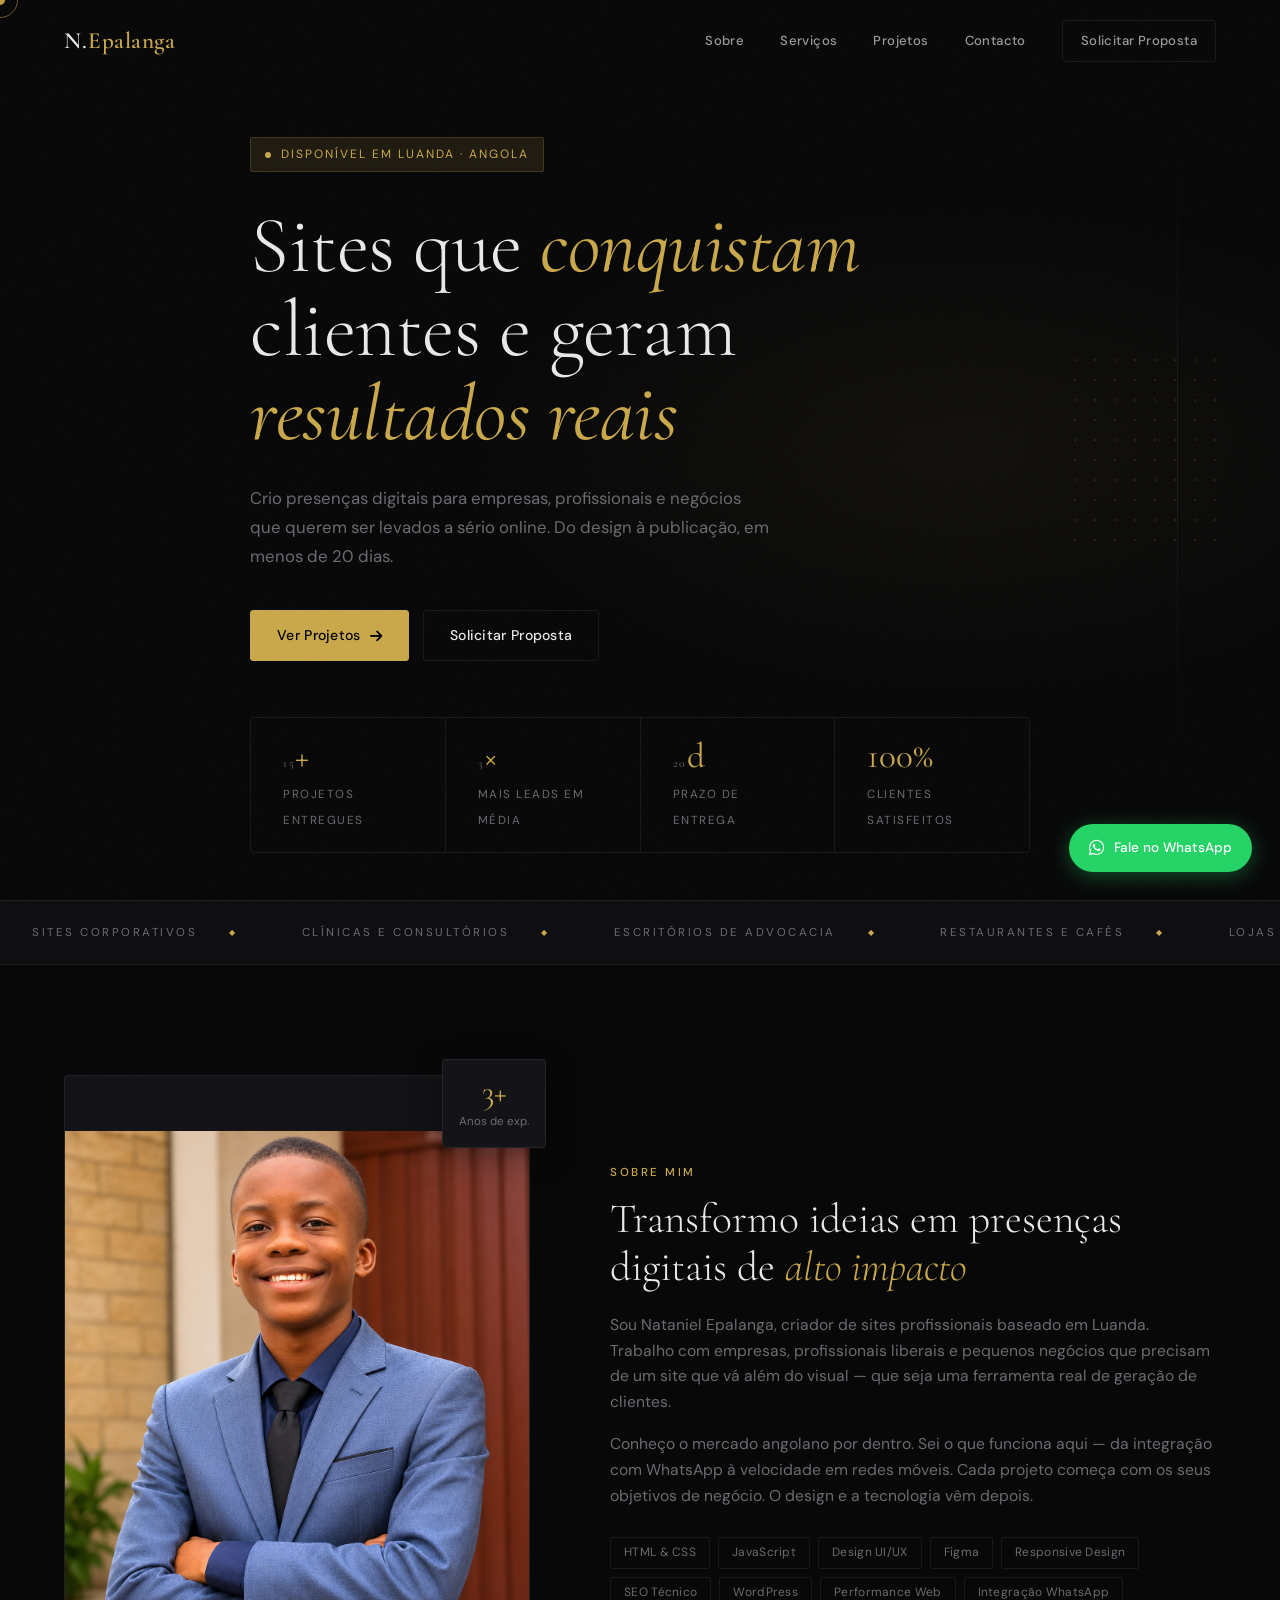
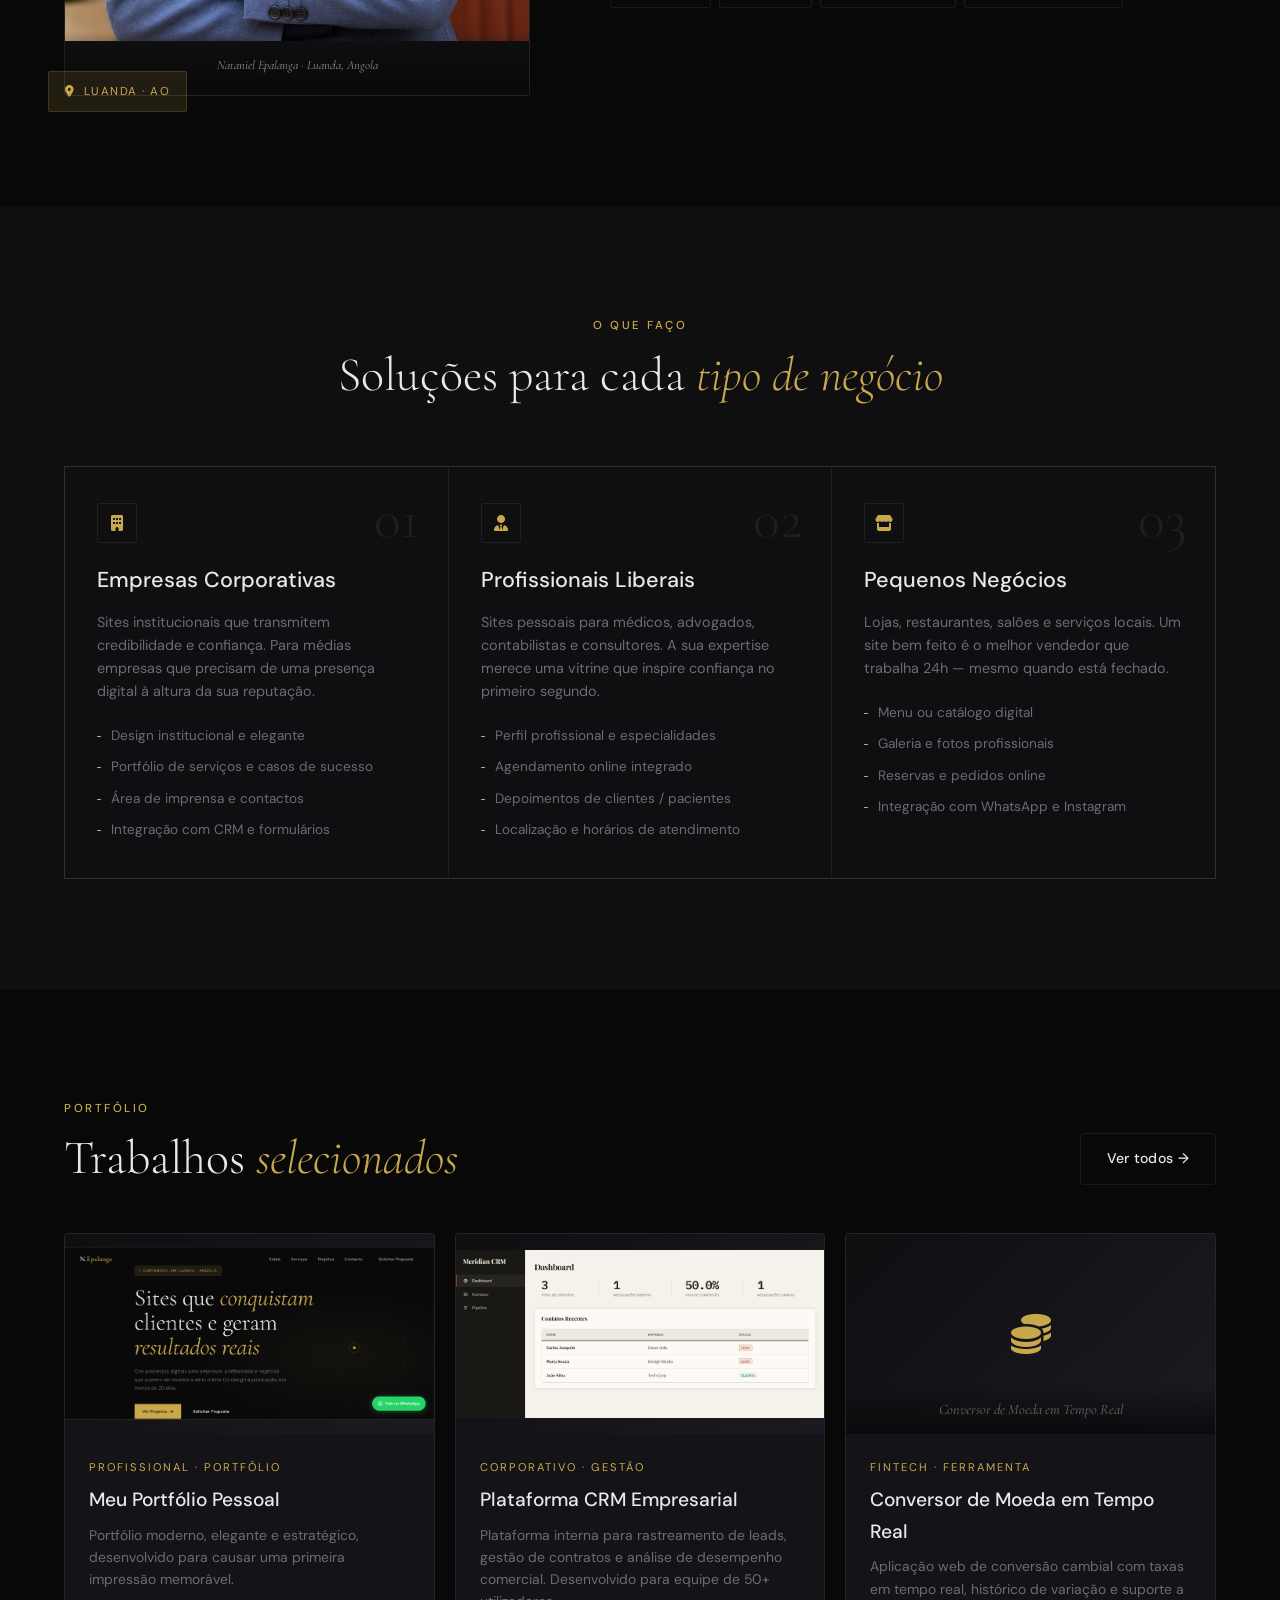
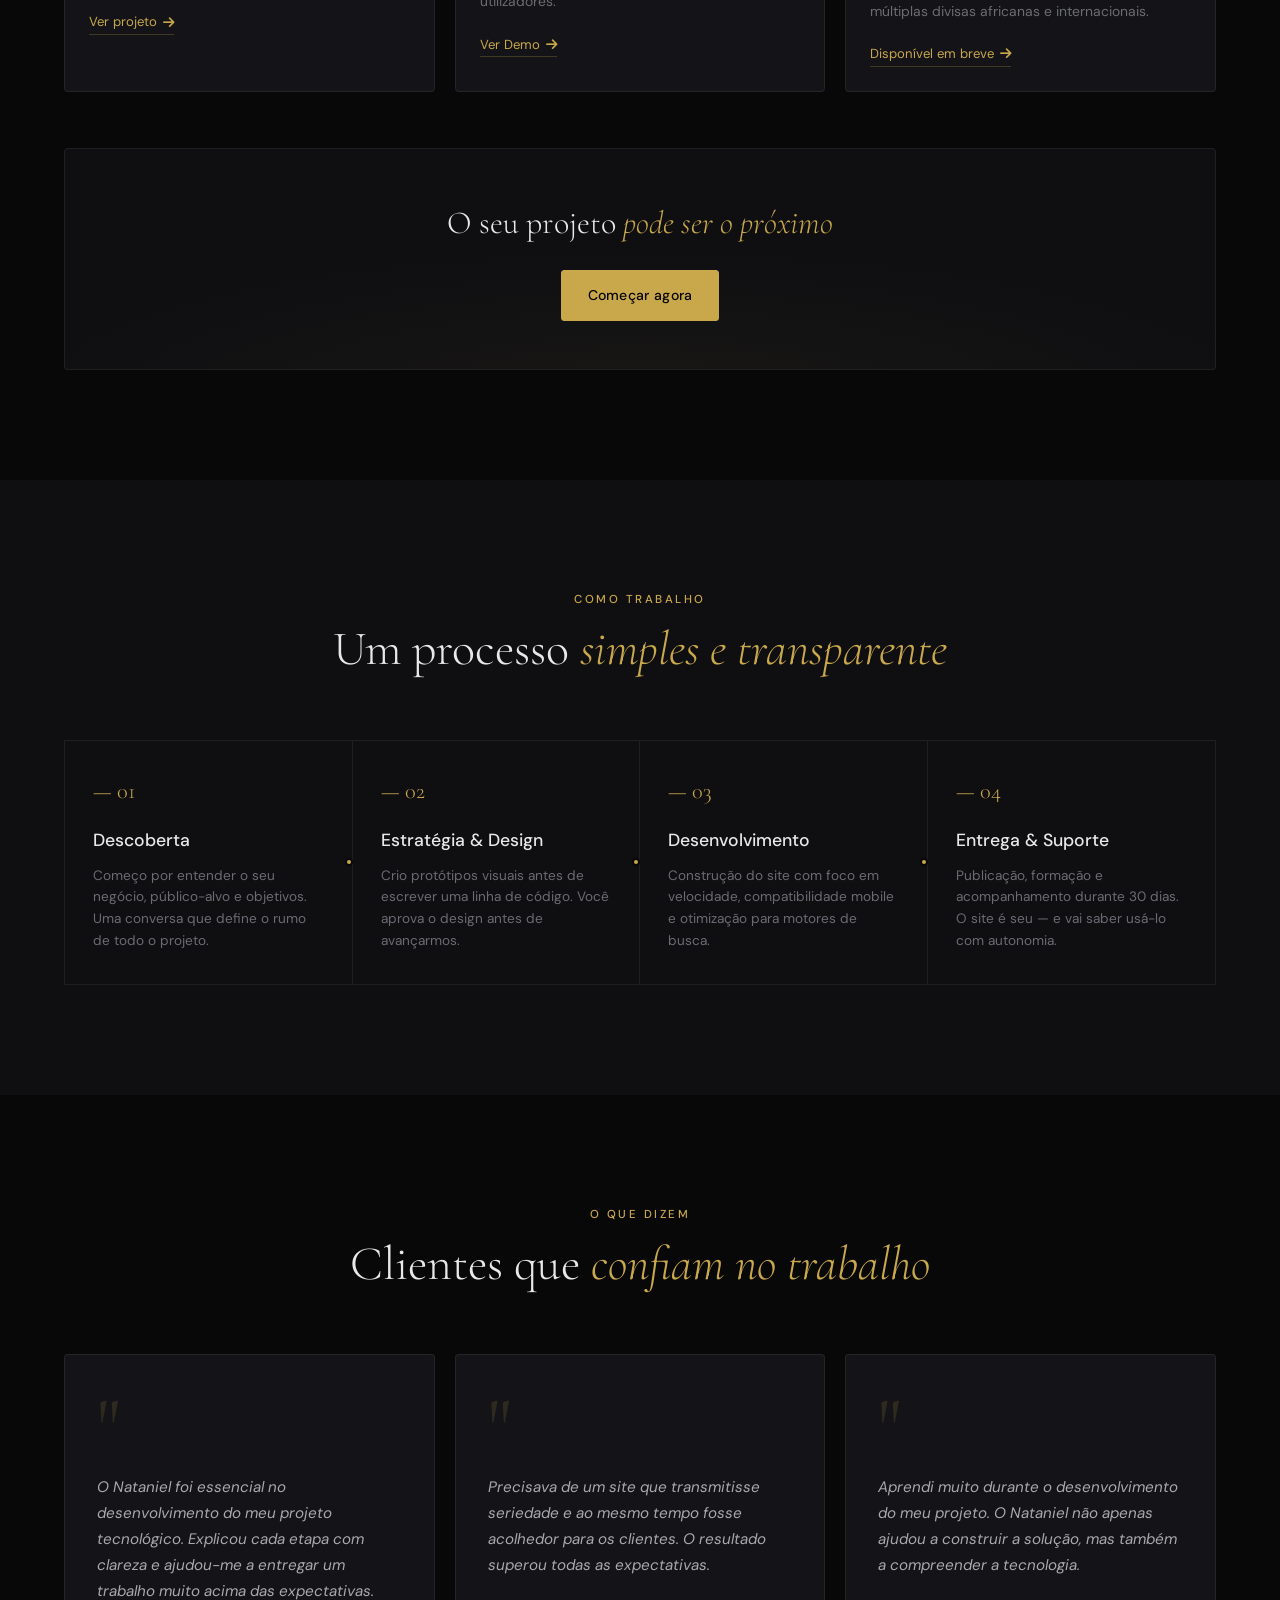
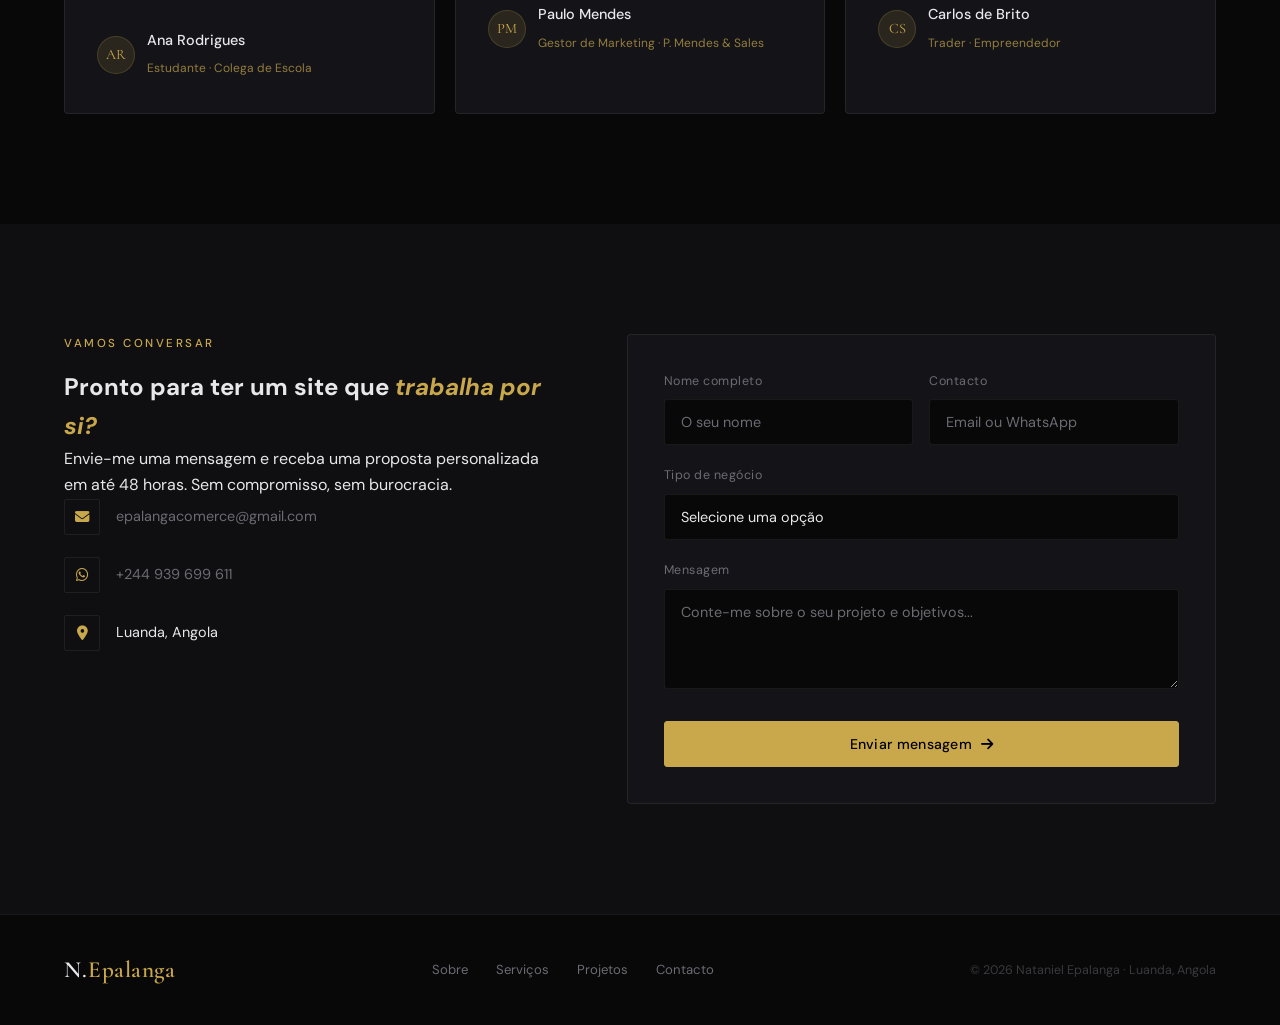
==== commit 67c502a2: "Ultimo commit do dia" ====
--- a/index.html
+++ b/index.html
@@ -690,7 +690,7 @@
               <span class="project-tag">Profissional · Portfólio</span>
               <h3>Meu Portfólio Pessoal</h3>
               <p>Portfólio moderno, elegante e estratégico, desenvolvido para causar uma primeira impressão memorável.</p>
-              <a href="#" class="project-link">Ver projeto <i class="fas fa-arrow-right"></i></a>
+              <a href="" class="project-link">Ver projeto <i class="fas fa-arrow-right"></i></a>
             </div>
           </div>
           <div class="project-card fade-in">
@@ -771,34 +771,34 @@
         <div class="testimonials-grid">
           <div class="testimonial-card fade-in">
             <span class="quote-mark">"</span>
-            <p>O Nataniel transformou completamente a nossa presença online. Em três meses após o novo site, os pedidos de orçamento triplicaram. O investimento valeu a pena.</p>
+            <p>O Nataniel foi essencial no desenvolvimento do meu projeto tecnológico. Explicou cada etapa com clareza e ajudou-me a entregar um trabalho muito acima das expectativas.</p>
             <div class="client-row">
               <div class="client-avatar">AR</div>
               <div class="client-info">
                 <h4>Ana Rodrigues</h4>
-                <span>CEO · Construtora Meridiano</span>
+                <span>Estudante · Colega de Escola</span>
               </div>
             </div>
           </div>
           <div class="testimonial-card fade-in">
             <span class="quote-mark">"</span>
-            <p>Como médico, precisava de um site que transmitisse seriedade e ao mesmo tempo fosse acolhedor para os pacientes. O resultado superou todas as expectativas.</p>
+            <p>Precisava de um site que transmitisse seriedade e ao mesmo tempo fosse acolhedor para os clientes. O resultado superou todas as expectativas.</p>
             <div class="client-row">
               <div class="client-avatar">PM</div>
               <div class="client-info">
-                <h4>Dr. Paulo Mendes</h4>
-                <span>Médico Cardiologista · Clínica Vitae</span>
+                <h4>Paulo Mendes</h4>
+                <span>Gestor de Marketing · P. Mendes & Sales</span>
               </div>
             </div>
           </div>
           <div class="testimonial-card fade-in">
             <span class="quote-mark">"</span>
-            <p>O nosso restaurante ganhou uma fila de reservas online que nunca tivemos antes. O site ficou lindo e os clientes adoram fazer reservas pelo WhatsApp direto do site.</p>
+            <p>Aprendi muito durante o desenvolvimento do meu projeto. O Nataniel não apenas ajudou a construir a solução, mas também a compreender a tecnologia.</p>
             <div class="client-row">
               <div class="client-avatar">CS</div>
               <div class="client-info">
-                <h4>Carla Santos</h4>
-                <span>Proprietária · Restaurante Boa Mesa</span>
+                <h4>Carlos de Brito</h4>
+                <span>Trader · Empreendedor</span>
               </div>
             </div>
           </div>
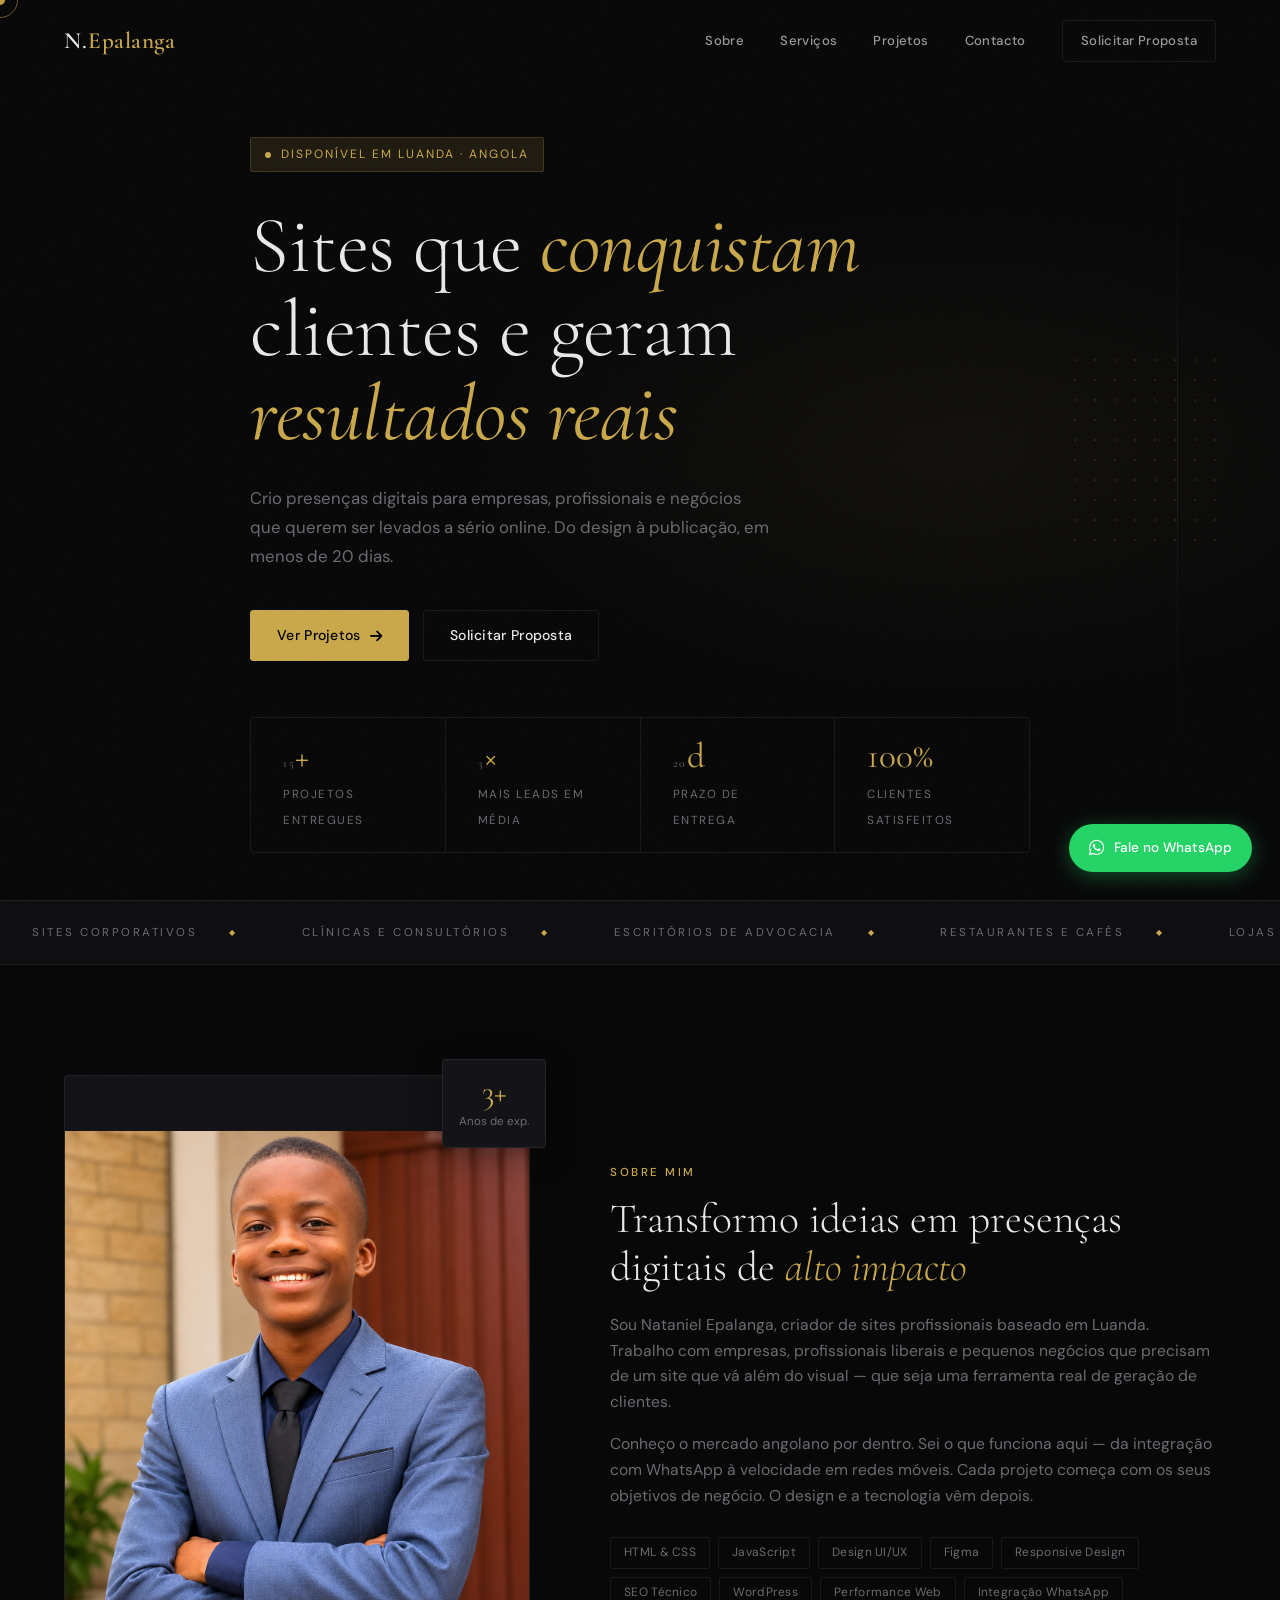
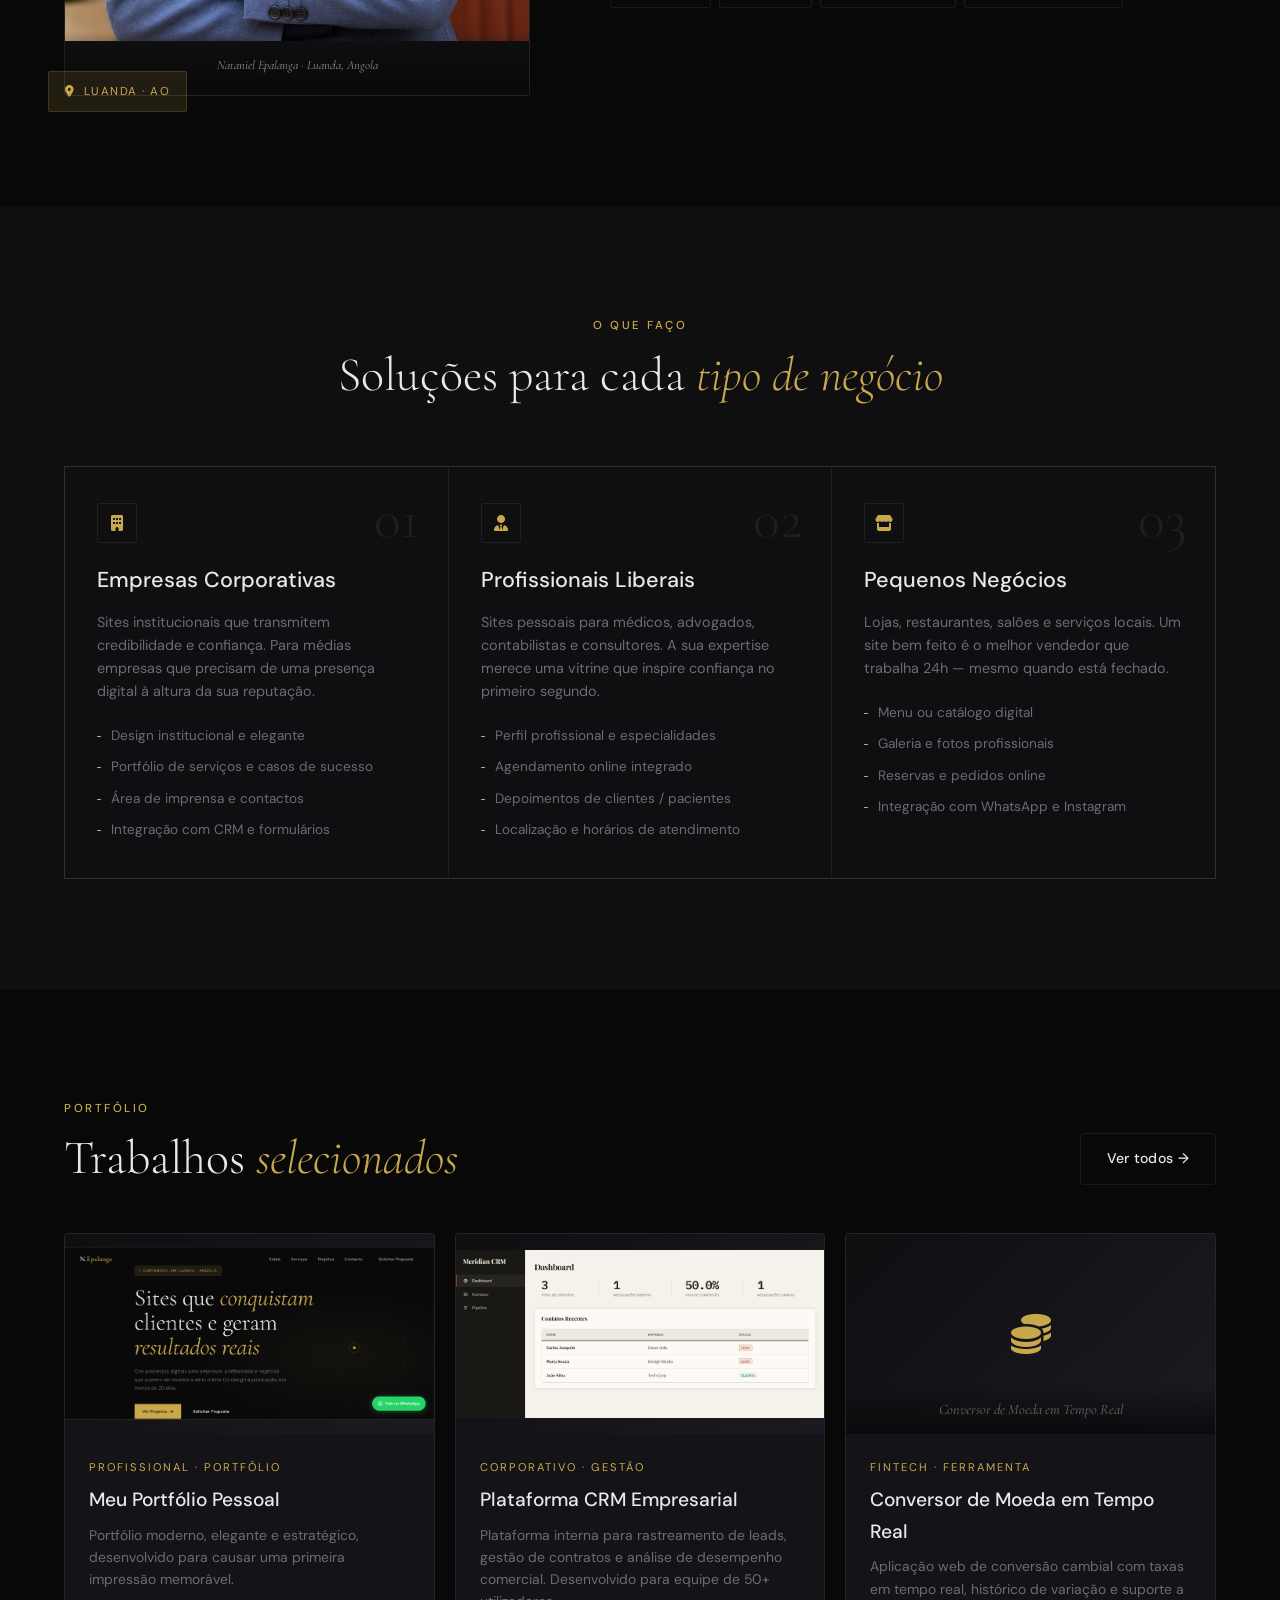
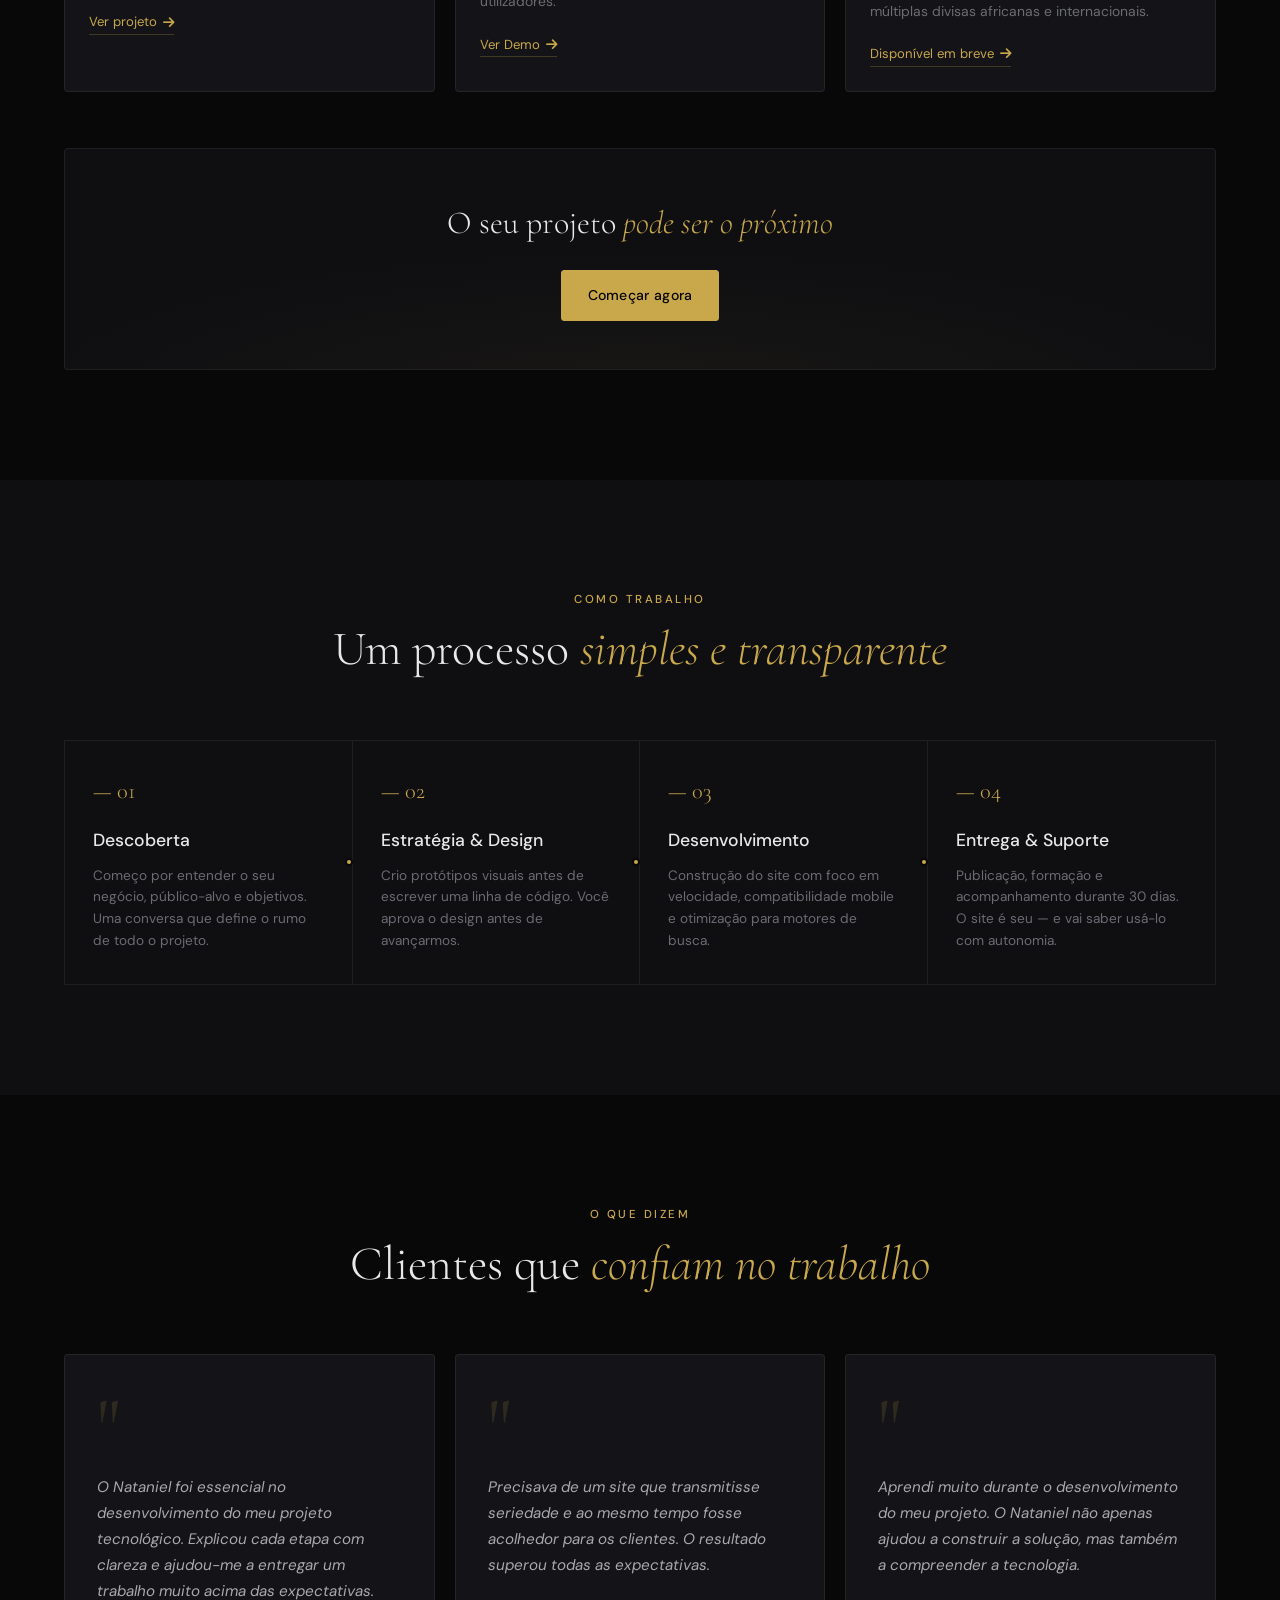
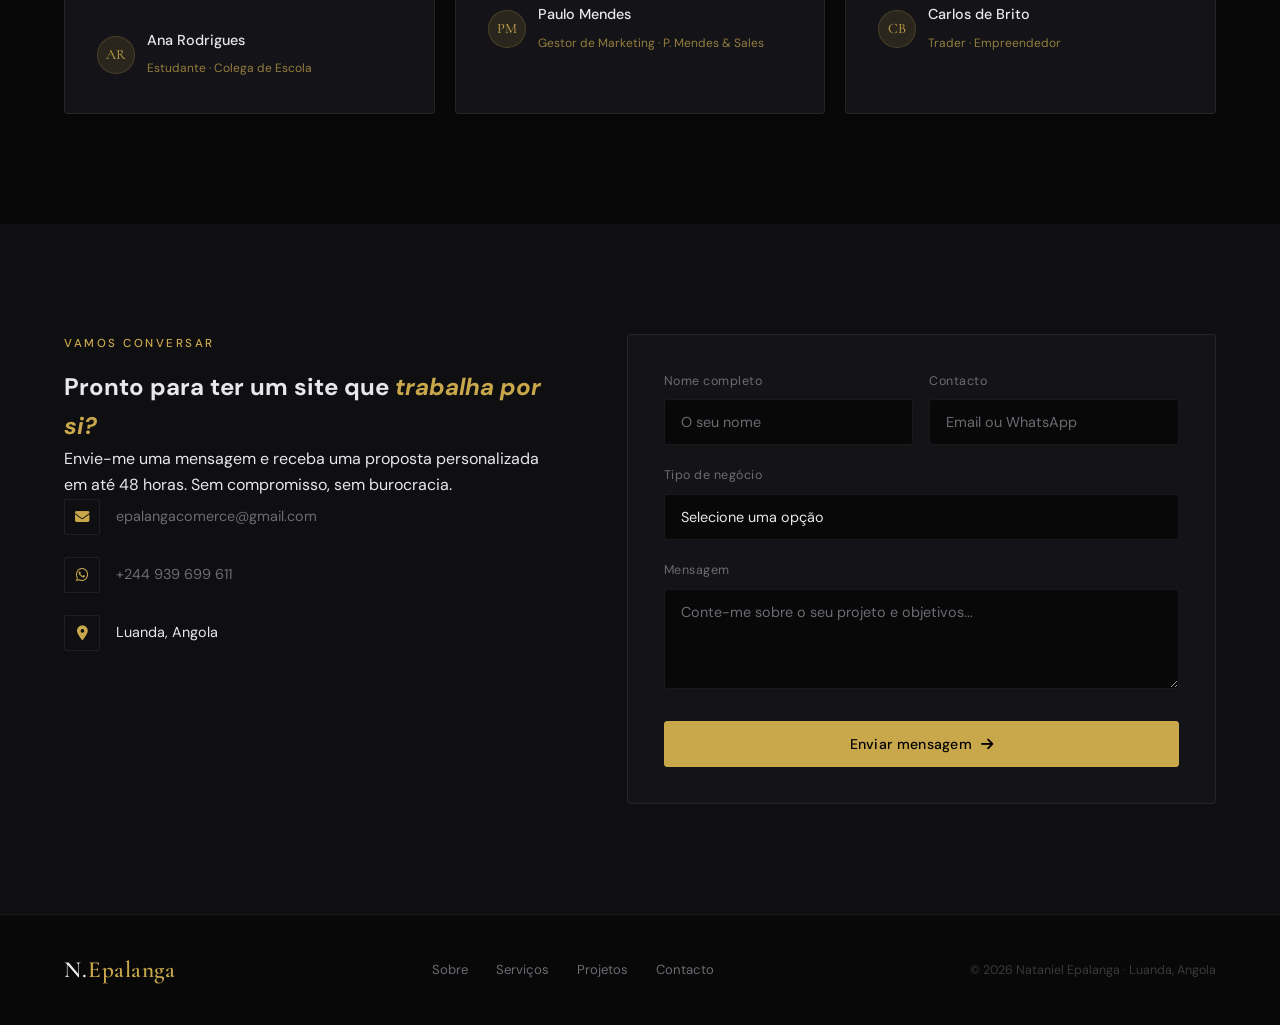
==== commit ce83a45d: "skkm" ====
--- a/index.html
+++ b/index.html
@@ -795,7 +795,7 @@
             <span class="quote-mark">"</span>
             <p>Aprendi muito durante o desenvolvimento do meu projeto. O Nataniel não apenas ajudou a construir a solução, mas também a compreender a tecnologia.</p>
             <div class="client-row">
-              <div class="client-avatar">CS</div>
+              <div class="client-avatar">CB</div>
               <div class="client-info">
                 <h4>Carlos de Brito</h4>
                 <span>Trader · Empreendedor</span>
